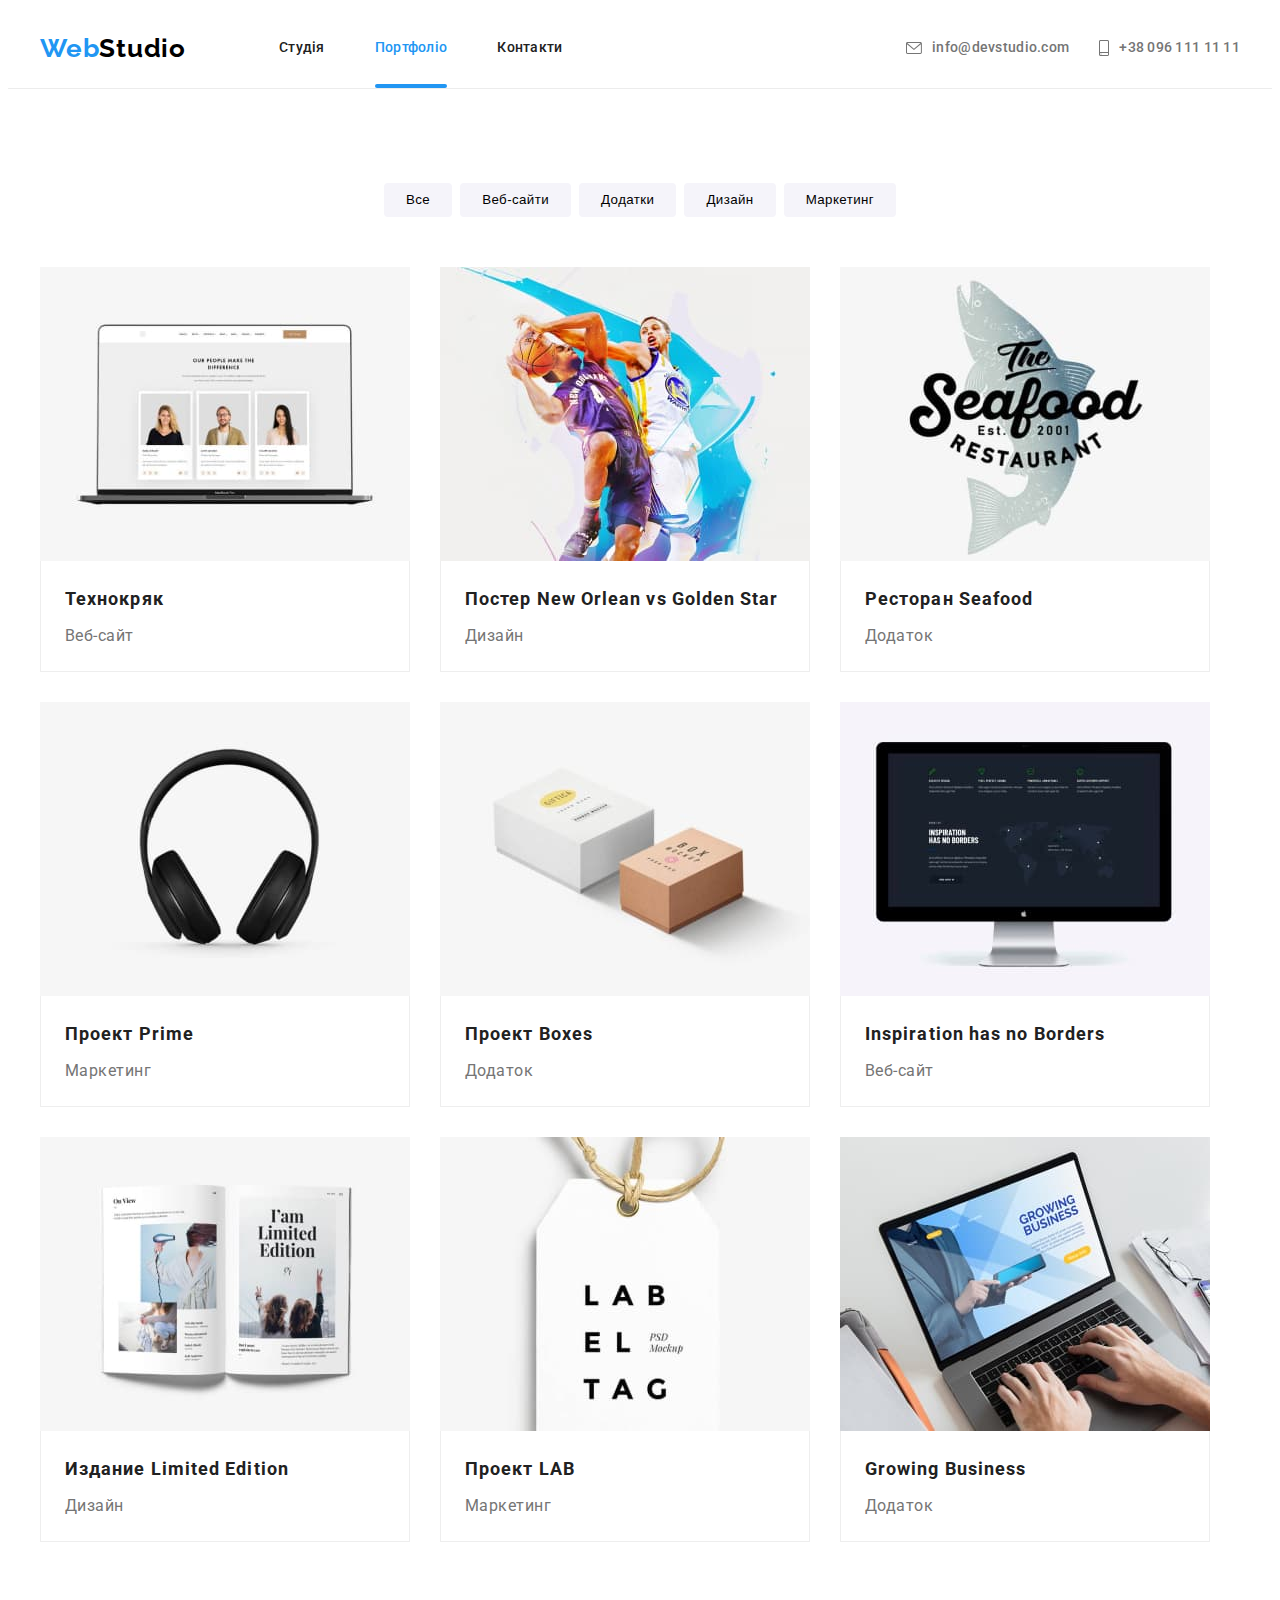
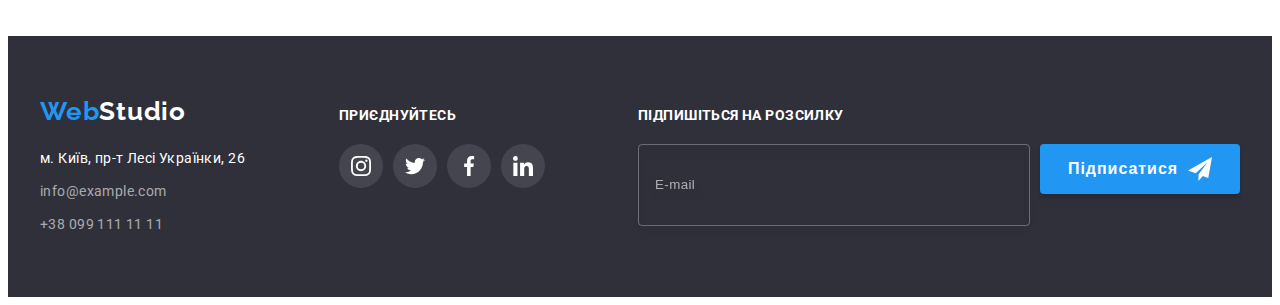
==== portfolio.html @ 9729ccb3 "Initial commit" ====
<!DOCTYPE html>
<html lang="uk">
  <head>
    <meta charset="UTF-8" />
    <meta http-equiv="X-UA-Compatible" content="IE=edge" />
    <meta name="viewport" content="width=device-width, initial-scale=1.0" />
    <title lang="en">Web Studio</title>
    <link rel="preconnect" href="https://fonts.googleapis.com" />
    <link rel="preconnect" href="https://fonts.gstatic.com" crossorigin />
    <link
      href="https://fonts.googleapis.com/css2?family=Raleway:wght@700&family=Roboto:wght@400;500;700;900&display=swap"
      rel="stylesheet"
    />
    <link
      rel="stylesheet"
      href="https://cdnjs.cloudflare.com/ajax/libs/modern-normalize/1.1.0/modern-normalize.min.css"
      integrity="sha512-wpPYUAdjBVSE4KJnH1VR1HeZfpl1ub8YT/NKx4PuQ5NmX2tKuGu6U/JRp5y+Y8XG2tV+wKQpNHVUX03MfMFn9Q=="
      crossorigin="anonymous"
      referrerpolicy="no-referrer"
    />
    <link rel="stylesheet" href="./css/styles.css" />
  </head>
  <body>
    <!-- Header -->
    <header class="header">
      <div class="container header-container">
        <a class="header-logo link" href="./index.html" lang="en"
          >Web<span class="logo-dark">Studio</span></a
        >
        <nav class="header-nav">
          <ul class="nav-list list">
            <li class="nav-item">
              <a class="nav-link link" href="./index.html">Студія</a>
            </li>
            <li class="nav-item">
              <a class="nav-link link current-page" href="./portfolio.html">Портфоліо</a>
            </li>
            <li class="nav-item"><a class="nav-link link" href="">Контакти</a></li>
          </ul>
        </nav>

        <ul class="contact-list list">
          <li class="contact-item">
            <a class="contact-link link" href="mailto:info@devstudio.com">
              <svg class="contact-icon" width="16" height="12">
                <use href="./images/icons.svg#e-mail"></use>
              </svg>
              <div class="header-mail-link">info@devstudio.com</div></a
            >
          </li>
          <li class="contact-item">
            <a class="contact-link link" href="tel:+380961111111">
              <svg class="contact-icon" width="10" height="16">
                <use href="./images/icons.svg#phone"></use>
              </svg>
              <div class="heder-tel-num">+38 096 111 11 11</div></a
            >
          </li>
        </ul>
      </div>
    </header>

    <main>
      <!-- Portfolio section -->
      <section class="portfolio-section section">
        <div class="container">
          <h1 class="visually-hidden">Портфоліо</h1>
          <ul class="radio-list list">
            <li class="radio-item">
              <button class="radio-btn" type="button">Все</button>
            </li>
            <li class="radio-item">
              <button class="radio-btn" type="button">Веб-сайти</button>
            </li>
            <li class="radio-item">
              <button class="radio-btn" type="button">Додатки</button>
            </li>
            <li class="radio-item">
              <button class="radio-btn" type="button">Дизайн</button>
            </li>
            <li class="radio-item">
              <button class="radio-btn" type="button">Маркетинг</button>
            </li>
          </ul>
          <ul class="project-list list grid-set">
            <li class="project-item grid-item">
              <a class="project-link link" href="">
                <div class="project-thumb">
                  <img
                    class="project-img"
                    src="./images/projects/tech-site.jpg"
                    alt="Ноутбук"
                    width="370"
                    height="294"
                  />
                  <div class="project-overlay">
                    <p class="project-overlay-txt">
                      Ресурс пропонує комплексні пропозиції з різним рівнем функціоналу та сервісів.
                      Все це дозволить відвідувачу отримати вичерпні відомості про компанію чи
                      приватну особу.
                    </p>
                  </div>
                </div>
                <div class="project-wrapper">
                  <h2 class="project-title">Технокряк</h2>
                  <p class="project-desc">Веб-сайт</p>
                </div>
              </a>
            </li>
            <li class="project-item grid-item">
              <a class="project-link link" href="">
                <div class="project-thumb">
                  <img
                    class="project-img"
                    src="./images/projects/new-orlean.jpg"
                    alt="Двоє спортсменів грають у баскетбол"
                    width="370"
                    height="294"
                  />
                  <div class="project-overlay">
                    <p class="project-overlay-txt">
                      Ресурс пропонує комплексні пропозиції з різним рівнем функціоналу та сервісів.
                      Все це дозволить відвідувачу отримати вичерпні відомості про компанію чи
                      приватну особу.
                    </p>
                  </div>
                </div>
                <div class="project-wrapper">
                  <h2 class="project-title">
                    Постер <span lang="en">New Orlean vs Golden Star</span>
                  </h2>
                  <p class="project-desc">Дизайн</p>
                </div>
              </a>
            </li>
            <li class="project-item grid-item">
              <a class="project-link link" href="">
                <div class="project-thumb">
                  <img
                    class="project-img"
                    src="./images/projects/seafood.jpg"
                    alt="Логотип ресторану Seafood"
                    width="370"
                    height="294"
                  />
                  <div class="project-overlay">
                    <p class="project-overlay-txt">
                      Ресурс пропонує комплексні пропозиції з різним рівнем функціоналу та сервісів.
                      Все це дозволить відвідувачу отримати вичерпні відомості про компанію чи
                      приватну особу.
                    </p>
                  </div>
                </div>
                <div class="project-wrapper">
                  <h2 class="project-title">Ресторан <span lang="en">Seafood</span></h2>
                  <p class="project-desc">Додаток</p>
                </div>
              </a>
            </li>
            <li class="project-item grid-item">
              <a class="project-link link" href="">
                <div class="project-thumb">
                  <img
                    class="project-img"
                    src="./images/projects/prime-project.jpg"
                    alt="Наушники"
                    width="370"
                    height="294"
                  />
                  <div class="project-overlay">
                    <p class="project-overlay-txt">
                      РРесурс пропонує комплексні пропозиції з різним рівнем функціоналу та
                      сервісів. Все це дозволить відвідувачу отримати вичерпні відомості про
                      компанію чи приватну особу.
                    </p>
                  </div>
                </div>
                <div class="project-wrapper">
                  <h2 class="project-title">Проект <span lang="en">Prime</span></h2>
                  <p class="project-desc">Маркетинг</p>
                </div>
              </a>
            </li>
            <li class="project-item grid-item">
              <a class="project-link link" href="">
                <div class="project-thumb">
                  <img
                    class="project-img"
                    src="./images/projects/boxes-project.jpg"
                    alt="Дві картонні коробки"
                    width="370"
                    height="294"
                  />
                  <div class="project-overlay">
                    <p class="project-overlay-txt">
                      Ресурс пропонує комплексні пропозиції з різним рівнем функціоналу та сервісів.
                      Все це дозволить відвідувачу отримати вичерпні відомості про компанію чи
                      приватну особу.
                    </p>
                  </div>
                </div>
                <div class="project-wrapper">
                  <h2 class="project-title">Проект <span lang="en">Boxes</span></h2>
                  <p class="project-desc">Додаток</p>
                </div>
              </a>
            </li>
            <li class="project-item grid-item">
              <a class="project-link link" href="">
                <div class="project-thumb">
                  <img
                    class="project-img"
                    src="./images/projects/inspiration-site.jpg"
                    alt="Вебсайт відкритий на моніторі"
                    width="370"
                    height="294"
                  />
                  <div class="project-overlay">
                    <p class="project-overlay-txt">
                      РРесурс пропонує комплексні пропозиції з різним рівнем функціоналу та
                      сервісів. Все це дозволить відвідувачу отримати вичерпні відомості про
                      компанію чи приватну особу.
                    </p>
                  </div>
                </div>
                <div class="project-wrapper">
                  <h2 class="project-title"><span lang="en">Inspiration has no Borders</span></h2>
                  <p class="project-desc">Веб-сайт</p>
                </div>
              </a>
            </li>
            <li class="project-item grid-item">
              <a class="project-link link" href="">
                <div class="project-thumb">
                  <img
                    class="project-img"
                    src="./images/projects/limited-edition.jpg"
                    alt="Сторінки журналу"
                    width="370"
                    height="294"
                  />
                  <div class="project-overlay">
                    <p class="project-overlay-txt">
                      Ресурс пропонує комплексні пропозиції з різним рівнем функціоналу та сервісів.
                      Все це дозволить відвідувачу отримати вичерпні відомості про компанію чи
                      приватну особу.
                    </p>
                  </div>
                </div>
                <div class="project-wrapper">
                  <h2 class="project-title">Издание <span lang="en">Limited Edition</span></h2>
                  <p class="project-desc">Дизайн</p>
                </div>
              </a>
            </li>
            <li class="project-item grid-item">
              <a class="project-link link" href="">
                <div class="project-thumb">
                  <img
                    class="project-img"
                    src="./images/projects/lab-project.jpg"
                    alt="Брендова картка"
                    width="370"
                    height="294"
                  />
                  <div class="project-overlay">
                    <p class="project-overlay-txt">
                      Ресурс пропонує комплексні пропозиції з різним рівнем функціоналу та сервісів.
                      Все це дозволить відвідувачу отримати вичерпні відомості про компанію чи
                      приватну особу.
                    </p>
                  </div>
                </div>
                <div class="project-wrapper">
                  <h2 class="project-title">Проект <span lang="en">LAB</span></h2>
                  <p class="project-desc">Маркетинг</p>
                </div>
              </a>
            </li>
            <li class="project-item grid-item">
              <a class="project-link link" href="">
                <div class="project-thumb">
                  <img
                    class="project-img"
                    src="./images/projects/growing-business.jpg"
                    alt="Чоловік працює за ноутбуком"
                    width="370"
                    height="294"
                  />
                  <div class="project-overlay">
                    <p class="project-overlay-txt">
                      Ресурс пропонує комплексні пропозиції з різним рівнем функціоналу та сервісів.
                      Все це дозволить відвідувачу отримати вичерпні відомості про компанію чи
                      приватну особу.
                    </p>
                  </div>
                </div>
                <div class="project-wrapper">
                  <h2 class="project-title"><span lang="en">Growing Business</span></h2>
                  <p class="project-desc">Додаток</p>
                </div>
              </a>
            </li>
          </ul>
        </div>
      </section>

      <!-- Footer -->
      <footer class="footer-section">
        <div class="container footer-container">
          <div class="footer-addr-wrap">
            <a class="footer-logo link" href="./index.html" lang="en"
              >Web<span class="logo-light">Studio</span></a
            >
            <address class="footer-addr">
              <a
                class="post-addr link"
                href="https://goo.gl/maps/QQ6AeRRJt7DKAPnQ9"
                target="_blank"
                rel="noopener noreferrer"
                >м. Київ, пр-т Лесі Українки, 26</a
              >
              <ul class="addr-list list">
                <li class="addr-item">
                  <a class="addr-link link" href="mailto:info@example.com">info@example.com</a>
                </li>
                <li class="addr-item">
                  <a class="addr-link link" href="tel:+380991111111">+38 099 111 11 11</a>
                </li>
              </ul>
            </address>
          </div>

          <div class="footer-join-wrap">
            <h2 class="join-title">Приєднуйтесь</h2>
            <ul class="socials-list list">
              <li class="socials-item">
                <a
                  class="socials-link company-socials link"
                  href="https://www.instagram.com/"
                  target="_blank"
                  rel="noopener noreferrer"
                  aria-label="Іконка Інстаграм"
                >
                  <svg class="socials-icon" width="20" height="20">
                    <use href="./images/icons.svg#instagram"></use>
                  </svg>
                </a>
              </li>
              <li class="socials-item">
                <a
                  class="socials-link company-socials link"
                  href="https://twitter.com/"
                  target="_blank"
                  rel="noopener noreferrer"
                  aria-label="Іконка Твіттер"
                >
                  <svg class="socials-icon" width="20" height="20">
                    <use href="./images/icons.svg#twitter"></use>
                  </svg>
                </a>
              </li>
              <li class="socials-item">
                <a
                  class="socials-link company-socials link"
                  href="https://www.facebook.com/"
                  target="_blank"
                  rel="noopener noreferrer"
                  aria-label="Іконка Фейсбук"
                >
                  <svg class="socials-icon" width="20" height="20">
                    <use href="./images/icons.svg#facebook"></use>
                  </svg>
                </a>
              </li>
              <li class="socials-item">
                <a
                  class="socials-link company-socials link"
                  href="https://www.linkedin.com/"
                  target="_blank"
                  rel="noopener noreferrer"
                  aria-label="Іконка Лінкедін"
                >
                  <svg class="socials-icon" width="20" height="20">
                    <use href="./images/icons.svg#linkedin"></use>
                  </svg>
                </a>
              </li>
            </ul>
          </div>

          <form class="form-subscribe" name="subscribe-form">
            <h2 class="form-subscribe-title">Підпишіться на розсилку</h2>
            <div class="subscribe-wrap">
              <label for="form-subscribe-input" class="form-subscribe-label"></label>
              <input
                class="form-subscribe-input"
                id="form-subscribe-input"
                type="email"
                name="subscribe-input"
                placeholder="E-mail"
                required
              />
              <button class="btn" type="submit">
                <span class="subscribe-btn-desc"> Підписатися</span>
                <svg class="form-subscribe-icon" width="24px" height="24px">
                  <use href="./images/icons.svg#plane-send"></use>
                </svg>
              </button>
            </div>
          </form>
        </div>
      </footer>
    </main>
  </body>
</html>
---- css/styles.css ----
:root {
    /* fonts */
    --main-font: 'Roboto', sans-serif;
    --socondary-font: 'Raleway', sans-serif;

    /* text colors */
    --main-txt-clr: #212121;
    --secondary-txt-clr: #757575;
    --accent-clr: #2196F3;
    --sec-acc-clr: #188CE8;
    --light-txt-clr: #fff;
    --dark-txt-clr: #000;
    --trans-txt-clr: rgba(255, 255, 255, 0.6);

    /* bg colors */
    --main-bg-clr: #fff;
    --sec-bg-clr: #F5F4FA;
    --dark-bg-clr: #2F303A;
    --hero-bg-clr: #C4C4C4;

    /* grid */
    --indent: 30px;
    --items: 3;

    /* icons */
    --main-icon-clr: #AFB1B8;

    /* animation */
    --animation: 250ms cubic-bezier(0.4, 0, 0.2, 1);
    --animation-slow: 500ms linear 100ms;
}

/** =====  Reset styles  =====  
======================================== */
h1,
h2,
h3,
h4,
h5,
h6,
p {
    padding: 0;
    margin: 0;
}

img {
    display: block;
    max-width: 100%;
    height: auto;
}

.list {
    list-style: none;
    margin: 0;
    padding: 0;
}

.link {
    text-decoration: none;
    color: currentColor;
}

/** =====  Common styles  =====  
======================================== */
body {
    font-family: var(--main-font);
    color: var(--main-txt-clr);
    background-color: var(--main-bg-clr);
}

.container {
    width: 1200px;
    margin-right: auto;
    margin-left: auto;
    padding-right: 15px;
    padding-left: 15px;
}

.section {
    padding-top: 94px;
    padding-bottom: 94px;
}

.current-page {
    color: var(--accent-clr);
}

.header-logo,
.footer-logo {
    font-family: var(--socondary-font);
    font-weight: 700;
    font-size: 26px;
    line-height: 1.19;
    letter-spacing: 0.03em;
    color: var(--accent-clr);
}

.section-title {
    margin-bottom: 50px;

    font-size: 36px;
    line-height: 1.17;
    letter-spacing: 0.03em;
    text-align: center;
}

.visually-hidden {
    position: absolute;
    width: 1px;
    height: 1px;
    margin: -1px;
    border: 0;
    padding: 0;

    white-space: nowrap;
    clip-path: inset(100%);
    clip: rect(0 0 0 0);
    overflow: hidden;
}

.btn {
    display: flex;
    justify-content: center;
    align-items: center;
    padding: 0;
    min-width: 200px;
    height: 50px;

    font-weight: 700;
    line-height: 1.88;
    letter-spacing: 0.06em;
    color: var(--light-txt-clr);
    background-color: var(--accent-clr);

    box-shadow: 0px 4px 4px rgba(0, 0, 0, 0.15);
    border-radius: 4px;
    border: none;
    cursor: pointer;

    transition: background-color var(--animation);
}

.btn:hover,
.btn:focus {
    background-color: var(--sec-acc-clr);
}

/* Dynamic grid */
.grid-set {
    display: flex;
    flex-wrap: wrap;
    gap: var(--indent);
}

.grid-item {
    flex-basis: calc((100% - var(--indent) * (var(--items) - 1)) / var(--items));
}

/* Socials */
.socials-list {
    display: flex;
    justify-content: center;
    gap: 10px;
    padding-bottom: 30px;
}

.socials-link {
    display: flex;
    justify-content: center;
    align-items: center;

    width: 44px;
    height: 44px;
    background-color: var(--main-bg-clr);
    color: var(--main-icon-clr);

    border-radius: 50%;

    transition: background-color var(--animation), color var(--animation);
}

.socials-link:hover,
.socials-link:focus {
    background-color: var(--accent-clr);
    color: var(--light-txt-clr);
}

.socials-icon {
    fill: currentColor;
}

/** =====  Header section  =====  
======================================== */
.header {
    border-bottom: 1px solid #ECECEC;
}

.header-container {
    display: flex;
    align-items: center;
}

.header-logo {
    margin-right: 93px;
}

.logo-dark {
    color: var(--dark-txt-clr);
}

.header-nav {
    margin-right: auto;
}

.nav-list {
    display: flex;
}

.nav-item {
    position: relative;
}

.nav-item:not(:last-child) {
    margin-right: 50px;
}

.current-page::after {
    content: '';
    position: absolute;
    bottom: 0;
    left: 0;

    display: block;
    width: 100%;
    height: 4px;

    background-color: var(--accent-clr);

    border-radius: 2px;
}

.nav-link,
.contact-link {
    display: block;
    padding-top: 32px;
    padding-bottom: 32px;

    font-weight: 500;
    font-size: 14px;
    line-height: 1.14;
    letter-spacing: 0.02em;

    transition: color var(--animation);
}

.nav-link:hover,
.nav-link:focus,
.contact-link:hover,
.contact-link:focus {
    color: var(--accent-clr);
}

.contact-list {
    display: flex;
    align-items: center;
}

.contact-item:not(:last-child) {
    margin-right: 30px;
}

.contact-link {
    display: flex;
    align-items: center;

    color: var(--secondary-txt-clr);
}

.contact-icon {
    margin-right: 10px;
    fill: currentColor;
}

/** =====  Hero section  =====  
======================================== */
.hero-section {
    max-width: 1600px;
    margin-right: auto;
    margin-left: auto;
    padding-top: 200px;
    padding-bottom: 200px;

    background-color: var(--hero-bg-clr);
    background-image: 
    linear-gradient(
        rgba(47, 48, 58, 0.4), 
        rgba(47, 48, 58, 0.4)),
        url(../images/hero/hero-bg.jpg);
    background-repeat: no-repeat;
    background-position: center;
    background-size: cover;
}

.hero-container {
    display: flex;
    flex-direction: column;
    align-items: center;
}

.main-title {
    width: 696px;
    margin-bottom: 30px;

    font-weight: 900;
    font-size: 44px;
    line-height: 1.36;
    letter-spacing: 0.06em;
    text-transform: uppercase;
    color: var(--light-txt-clr);
    text-align: center;
}

.hero-section .btn {
   min-width: 216px;
}

/** =====  Features section  =====  
======================================== */
.features-section {
    padding-bottom: 0;
}

.features-list {
    display: flex;
}

.features-item {
    flex-basis: 270px;
}

.features-item:not(:last-child) {
    margin-right: 30px;
}

.features-wrapper {
    display: flex;
    width: 270px;
    height: 120px;
    justify-content: center;
    align-items: center;
    margin-bottom: 30px;

    background-color: var(--sec-bg-clr);
}

.features-title {
    margin-bottom: 10px;

    font-size: 14px;
    line-height: 1.14;
    letter-spacing: 0.03em;
    text-transform: uppercase;
}

.features-desc {
    font-size: 14px;
    line-height: 1.71;
    letter-spacing: 0.03em;
    color: var(--secondary-txt-clr);
}

/** =====  Work section  =====  
======================================== */
.work-item {
    position: relative;

    flex-basis: 370px;
}

.work-overlay {
    position: absolute;
    bottom: 0;
    left: 0;

    display: flex;
    align-items: center;
    justify-content: center;
    width: 100%;
    height: 70px;
    padding: 5px;

    background-color: rgba(47, 48, 58, 0.8);
}

.work-overlay-txt {
    font-weight: 700;
    font-size: 14px;
    line-height: 1.14;
    text-align: center;
    letter-spacing: 0.03em;
    text-transform: uppercase;
    
    color: var(--light-txt-clr);
}

/** =====  Team section  =====  
======================================== */
.team-section {
    margin-right: auto;
    margin-left: auto;

    background-color: var(--sec-bg-clr);
}

.team-list {
    --items: 4;
}

.team-item {
    flex-basis: 270px;
    background-color: var(--main-bg-clr);

    box-shadow: 0px 1px 3px rgba(0, 0, 0, 0.12), 0px 1px 1px rgba(0, 0, 0, 0.14), 0px 2px 1px rgba(0, 0, 0, 0.2);
    border-radius: 0px 0px 4px 4px;
}

.team-wrapper {
        padding-top: 30px;
        padding-bottom: 16px;
        padding-left: 5px;
        padding-right: 5px;

        text-align: center;
}

.team-title {
    margin-bottom: 10px;

    font-weight: 500;
    font-size: 16px;
    line-height: 1.19;
    letter-spacing: 0.03em;
}

.team-desc {
    line-height: 1.19;
    letter-spacing: 0.03em;
    color: var(--secondary-txt-clr);
}

/** =====  Clients section  =====  
======================================== */
.clients-list {
    display: flex;
    gap: 30px;
}

.clients-link {
    display: flex;
    justify-content: center;
    align-items: center;

    width: 170px;
    height: 92px;
    color: var(--main-icon-clr);

    border: 1px solid var(--main-icon-clr);
    border-radius: 4px;

    transition: color var(--animation), border var(--animation);
}

.clients-link:hover,
.clients-link:focus {
    color: var(--accent-clr);
    border: 1px solid var(--accent-clr);
}

.clients-icon {
    fill: currentColor;
}

/** =====  Footer section  =====  
======================================== */
.footer-container {
    display: flex;
}

.footer-section {
    padding-top: 60px;
    padding-bottom: 60px;
    margin-right: auto;
    margin-left: auto;

    background-color: var(--dark-bg-clr);
}

.footer-addr-wrap {
    flex-basis: 231px;
    margin-right: 70px;
}

.footer-logo {
    display: block;
    margin-bottom: 20px;
}

.logo-light {
    color: var(--light-txt-clr);
}

.footer-addr {
    font-style: normal;
}

.post-addr {
    display: block;
    margin-bottom: 9px;

    font-size: 14px;
    line-height: 1.71;
    letter-spacing: 0.03em;
    color: var(--light-txt-clr);
}

.addr-item:not(:last-child) {
    margin-bottom: 9px;
}

.addr-link {
    font-size: 14px;
    line-height: 1.71;
    letter-spacing: 0.03em;
    color: var(--trans-txt-clr);

    transition: color var(--animation);
}

.addr-link:hover,
.addr-link:focus {
    color: var(--light-txt-clr);
}

.footer-join-wrap {
    margin-right: 93px;
    padding-top: 12px;
}

.join-title,
.form-subscribe-title {
    margin-bottom: 20px;

    font-weight: 700;
    font-size: 14px;
    line-height: 1.14;
    letter-spacing: 0.03em;
    text-transform: uppercase;
    color: var(--light-txt-clr);
}

.company-socials {
    background-color: rgba(255, 255, 255, 0.1);
    color: var(--main-bg-clr);
}

.socials-icon {
    fill: currentColor;
}

.form-subscribe {
    padding-top: 12px;
}

.subscribe-wrap {
    display: flex;
}

.form-subscribe-input {
    display: inline-block;
    width: 358px;
    height: 50px;
    margin-right: 10px;
    padding: 15px 16px;

    color: var(--light-txt-clr);
    background-color: transparent;
    border: 1px solid rgba(255, 255, 255, 0.3);
    filter: drop-shadow(0px 4px 4px rgba(0, 0, 0, 0.15));
    border-radius: 4px;
    outline: transparent;
}

.form-subscribe-input::placeholder {
    line-height: 1.25;
    letter-spacing: 0.03em;
    color: rgba(255, 255, 255, 0.6);
}

.form-subscribe .btn {
    position: relative;
}

.subscribe-btn-desc {
    position: absolute;
    top: 50%;
    left: 28px;
    transform: translateY(-50%);
    transform-origin: center;

    transition: left var(--animation-slow), transform var(--animation-slow);
}

@keyframes puls {
    0% {
        top: 50%;
        transform: translateY(-50%) scale(1);
    }
    50% {
        top: 50%;
        transform: translateY(-50%) scale(1.1);
    }
    100% {
        top: 50%;
        transform: translateY(-50%) scale(1);
    }
}

.form-subscribe-input:focus-visible + .btn > .subscribe-btn-desc,
.form-subscribe-input:not(:placeholder-shown) + .btn > .subscribe-btn-desc {
    left: calc(28px + 24px);

    animation: puls 50ms ease-in 600ms;
}

.form-subscribe-icon {
    position:absolute;
    top: 50%;
    right: 28px;
    transform: translateY(-50%);

    transition: transform var(--animation-slow), opacity var(--animation-slow);
}

.form-subscribe-input:focus-visible + .btn > .form-subscribe-icon,
.form-subscribe-input:not(:placeholder-shown) + .btn > .form-subscribe-icon {
    transform: translateX(50px) translateY(-45px) scale(0.3);
    
    opacity: 0;
}

.subscribe-btn-desc {
    margin-right: 10px;

    font-weight: 700;
    font-size: 16px;
    line-height: 1.88;
    letter-spacing: 0.06em;
    color: var(--light-txt-clr);
}

/** =====  Backdrop window  =====  
======================================== */
.backdrop {
    position: fixed;
    top: 0;
    left: 0;
    z-index: 10;

    width: 100%;
    height: 100%;

    background-color: rgba(0, 0, 0, 0.2);
    backdrop-filter: blur(2px);

    transition: opacity var(--animation), visibility var(--animation);
}

.backdrop.is-hidden {
    opacity: 0;
    visibility: hidden;
    pointer-events: none;
}

.modal {
    position: absolute;
    top: 50%;
    left: 50%;
    transform: translate(-50%, -50%) scale(1);

    width: 528px;
    height: 581px;

    background-color: var(--main-bg-clr);
    box-shadow: 0px 1px 3px rgba(0, 0, 0, 0.12), 0px 1px 1px rgba(0, 0, 0, 0.14), 0px 2px 1px rgba(0, 0, 0, 0.2);
    border-radius: 4px;

    opacity: 1;
    transition: transform var(--animation), opacity var(--animation);
}

.backdrop.is-hidden .modal {
    transform: translate(-50%, -50%) scale(0.3);
    opacity: 0;
}

.modal-btn {
    position: absolute;
    top: 8px;
    right: 8px;

    display: flex;
    align-items: center;
    justify-content: center;
    width: 30px;
    height: 30px;
    padding: 0;

    color: var(--accent-clr);
    background-color: var(--main-bg-clr);
    border: 1px solid rgba(0, 0, 0, 0.1);
    border-radius: 50%;
    cursor: pointer;

    transition: fill var(--animation);
}

.modal-btn:hover,
.modal-btn:focus {
    fill: currentColor;
}

/* Form */
.form-request {
    width: 100%;
    height: 100%;
    padding: 40px;

    text-align: center;
}

.form-request-title {
    display: block;
    margin-bottom: 12px;
    
    font-weight: 700;
    font-size: 20px;
    line-height: 1.15;
    letter-spacing: 0.03em;
}

.form-request-label {
    position: relative;

    display: flex;
    flex-direction: column;
    align-items: flex-start;
    margin-bottom: 10px;
}

.request-label-name {
    margin-bottom: 4px;

    font-size: 12px;
    line-height: 1,67;
    letter-spacing: 0.01em;
    color: var(--secondary-txt-clr);
}

.form-request-input {
    width: 448px;
    height: 40px;
    padding: 12px 42px;

    border: 1px solid rgba(33, 33, 33, 0.2);
    border-radius: 4px;
    outline: transparent;

    transition: border-color var(--animation);
}

.form-request-input:hover,
.form-request-input:hover + .form-request-icon {
    border-color: var(--accent-clr);
    fill: var(--accent-clr);
    cursor: pointer;
}

.form-request-input:focus,
.form-request-input:focus + .form-request-icon,
.form-request-input:not(:placeholder-shown),
.form-request-input:not(:placeholder-shown) + .form-request-icon {
    border-color: var(--accent-clr);
    fill: var(--accent-clr);
    cursor: auto;
}

.form-request-icon {
    fill: currentColor;
    transition: fill var(--animation);
}

.form-request-icon {
    position: absolute;
    bottom: 11px;
    left: 12px;
}

.form-request-label.comment {
    margin-bottom: 20px;
}

.form-request-input.comment {
    width: 448px;
    height: 120px;
    padding: 12px 16px;

    font-size: 12px;
    line-height: 1.67;
    letter-spacing: 0.01em;
    
    resize: none;
}

.form-request-input.comment::placeholder {
    color: rgba(117, 117, 117, 0.5);
}

.form-agreement-label {
    display: flex;
    justify-content: center;
    align-items: center;
    margin-bottom: 30px;
}

.form-agreement-icon {
    margin-right: 8px;
}

.icon-uncheck,
.icon-checked {
    opacity: 0;

    transition: opacity var(--animation);
}

.form-agreement-input:not(:checked) + .form-agreement-icon > .icon-uncheck {
    opacity: 1;
}

.form-agreement-input:checked + .form-agreement-icon > .icon-checked {
    opacity: 1;
}

.form-agreement-name,
.form-agreement-link {
    font-size: 14px;
    line-height: 1.71;
    letter-spacing: 0.03em;
    color: var(--secondary-txt-clr);
    user-select: none;
}

.form-agreement-link {
    color: var(--accent-clr);
    /* text-decoration: none;
    border-bottom: 1px solid var(--accent-clr); */
    text-underline-position: under;

    transition: color var(--animation), border-color var(--animation);
}

.form-agreement-link:hover,
.form-agreement-link:focus {
    color: var(--sec-acc-clr);
    border-color: var(--sec-acc-clr);
} 

.form-request .btn {
    display: inline-flex;
}

/** =====  Portfolio page  =====  
======================================== */
/** =====  Portfolio section  =====  
======================================== */
.radio-list {
    display: flex;
    margin-bottom: 50px;
    justify-content: center;
}

.radio-item:not(:last-child) {
    margin-right: 8px;
}

.radio-btn {
    padding: 6px 22px;

    font-weight: 500;
    line-height: 1.62;
    letter-spacing: 0.03em;
    background-color: var(--sec-bg-clr);

    border: 0;
    border-radius: 4px;
    cursor: pointer;

    transition: background-color var(--animation), color var(--animation), box-shadow var(--animation);
}

.radio-btn:hover,
.radio-btn:focus {
    color: var(--light-txt-clr);
    background-color: var(--accent-clr);

    box-shadow: 0px 3px 1px rgba(0, 0, 0, 0.1), 0px 1px 2px rgba(0, 0, 0, 0.08), 0px 2px 2px rgba(0, 0, 0, 0.12);
}

.project-item {
    flex-basis: 370px;
}

.project-link {
    display: block;

    transition: box-shadow var(--animation);
}

.project-link:hover,
.project-link:focus {
    box-shadow: 0px 1px 1px rgba(0, 0, 0, 0.12),
    0px 4px 4px rgba(0, 0, 0, 0.06),
    1px 4px 6px rgba(0, 0, 0, 0.16);
}

.project-link:hover .project-overlay,
.project-link:focus .project-overlay {
    transform: rotateY(0);
}

.project-thumb {
    position: relative;
    overflow: hidden;
}

.project-overlay {
    position: absolute;
    top: 0;
    left: 0;
    transform: translateY(101%);

    display: flex;
    align-items: center;
    justify-content: center;
    width: 100%;
    height: 100%;
    padding: 24px;    

    background-color: rgba(33, 150, 243, 0.9);

    transition: transform var(--animation);
}

.project-overlay-txt {
    font-size: 18px;
    line-height: 1.56;
    letter-spacing: 0.03em;

    color: var(--light-txt-clr);
}

.project-wrapper {
    padding: 20px 24px;

    border-right: 1px solid #EEEEEE;
    border-bottom: 1px solid #EEEEEE;
    border-left: 1px solid #EEEEEE;
}

.project-title {
    margin-bottom: 4px;

    font-size: 18px;
    line-height: 2;
    letter-spacing: 0.06em;
}

.project-desc {
    line-height: 1.88;
    letter-spacing: 0.03em;
    color: var(--secondary-txt-clr);
}
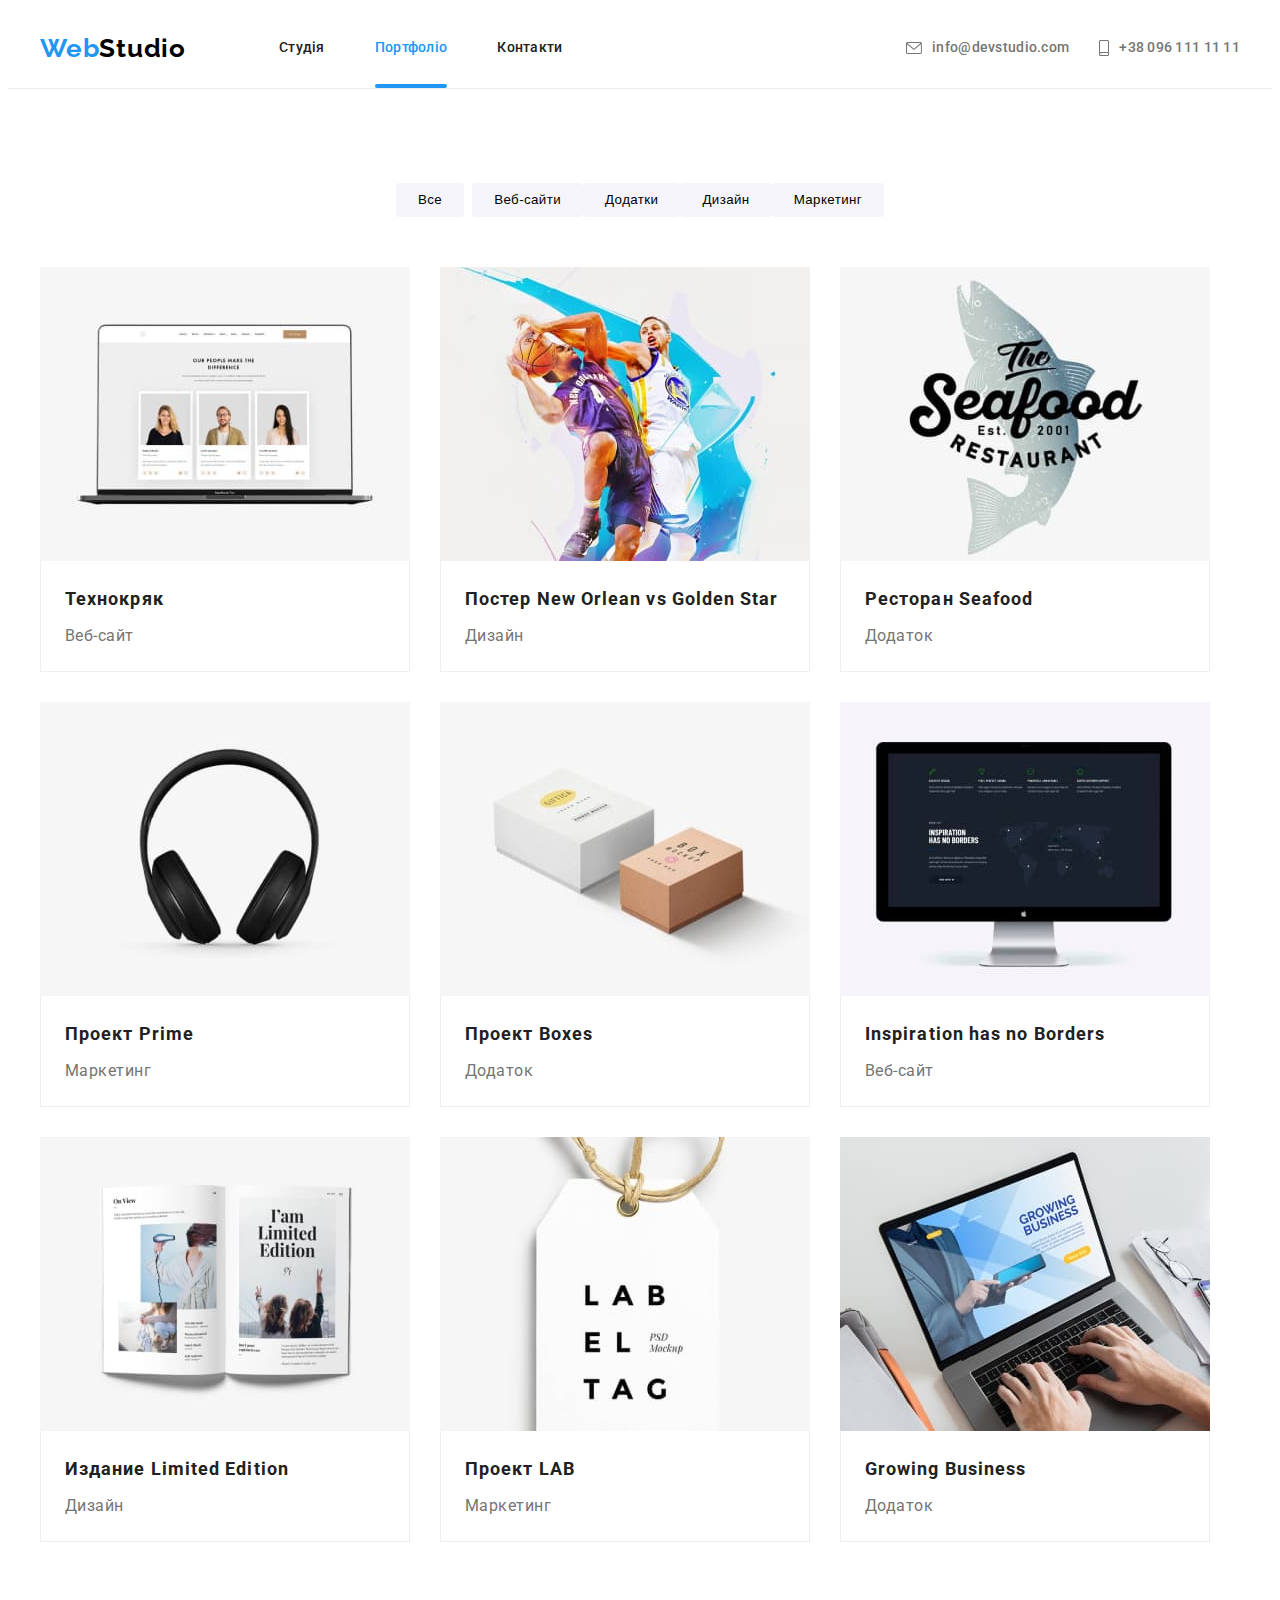
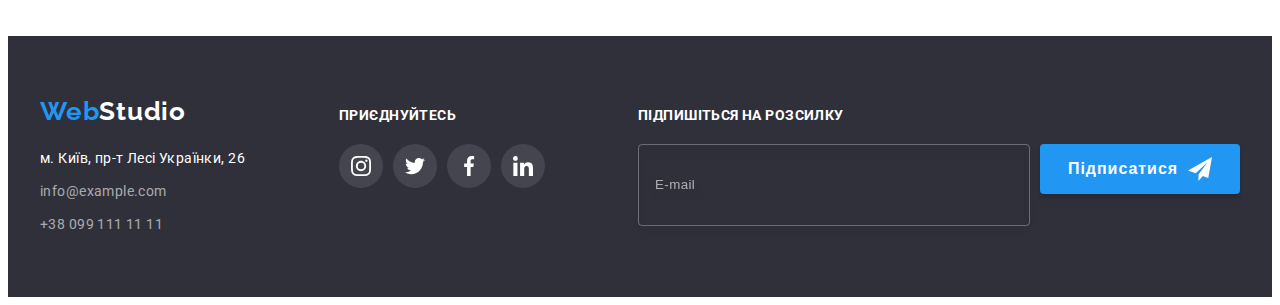
==== commit 1309b2c3: "Adds code refactoring by BEM method" ====
--- a/portfolio.html
+++ b/portfolio.html
@@ -23,37 +23,39 @@
   <body>
     <!-- Header -->
     <header class="header">
-      <div class="container header-container">
-        <a class="header-logo link" href="./index.html" lang="en"
-          >Web<span class="logo-dark">Studio</span></a
+      <div class="header__container container">
+        <a class="logo header__logo link" href="./index.html" lang="en"
+          >Web<span class="logo logo--dark-color">Studio</span></a
         >
-        <nav class="header-nav">
-          <ul class="nav-list list">
-            <li class="nav-item">
-              <a class="nav-link link" href="./index.html">Студія</a>
-            </li>
-            <li class="nav-item">
-              <a class="nav-link link current-page" href="./portfolio.html">Портфоліо</a>
-            </li>
-            <li class="nav-item"><a class="nav-link link" href="">Контакти</a></li>
+        <nav class="nav header__nav">
+          <ul class="nav__list list">
+            <li class="nav__item">
+              <a class="header-link link" href="./index.html">Студія</a>
+            </li>
+            <li class="nav__item">
+              <a class="header-link link header-link--current-page" href="./portfolio.html"
+                >Портфоліо</a
+              >
+            </li>
+            <li class="nav__item"><a class="header-link link" href="">Контакти</a></li>
           </ul>
         </nav>
 
-        <ul class="contact-list list">
-          <li class="contact-item">
-            <a class="contact-link link" href="mailto:info@devstudio.com">
-              <svg class="contact-icon" width="16" height="12">
+        <ul class="contacts header__contacts list">
+          <li class="contacts__item">
+            <a class="header-link contacts__link link" href="mailto:info@devstudio.com">
+              <svg class="contacs__icon" width="16" height="12">
                 <use href="./images/icons.svg#e-mail"></use>
               </svg>
-              <div class="header-mail-link">info@devstudio.com</div></a
+              info@devstudio.com</a
             >
           </li>
-          <li class="contact-item">
-            <a class="contact-link link" href="tel:+380961111111">
-              <svg class="contact-icon" width="10" height="16">
+          <li class="contacts__item">
+            <a class="header-link contacts__link link" href="tel:+380961111111">
+              <svg class="contacs__icon" width="10" height="16">
                 <use href="./images/icons.svg#phone"></use>
               </svg>
-              <div class="heder-tel-num">+38 096 111 11 11</div></a
+              +38 096 111 11 11</a
             >
           </li>
         </ul>
@@ -66,238 +68,242 @@
         <div class="container">
           <h1 class="visually-hidden">Портфоліо</h1>
           <ul class="radio-list list">
+            <li class="radio-list__item">
+              <button class="radio-list__btn" type="button">Все</button>
+            </li>
             <li class="radio-item">
-              <button class="radio-btn" type="button">Все</button>
+              <button class="radio-list__btn" type="button">Веб-сайти</button>
             </li>
             <li class="radio-item">
-              <button class="radio-btn" type="button">Веб-сайти</button>
+              <button class="radio-list__btn" type="button">Додатки</button>
             </li>
             <li class="radio-item">
-              <button class="radio-btn" type="button">Додатки</button>
+              <button class="radio-list__btn" type="button">Дизайн</button>
             </li>
             <li class="radio-item">
-              <button class="radio-btn" type="button">Дизайн</button>
-            </li>
-            <li class="radio-item">
-              <button class="radio-btn" type="button">Маркетинг</button>
+              <button class="radio-list__btn" type="button">Маркетинг</button>
             </li>
           </ul>
           <ul class="project-list list grid-set">
-            <li class="project-item grid-item">
-              <a class="project-link link" href="">
-                <div class="project-thumb">
-                  <img
-                    class="project-img"
+            <li class="project-list__item grid-item">
+              <a class="project-list__link link" href="">
+                <div class="project-thumb">
+                  <img
+                    class="project-thumb__img"
                     src="./images/projects/tech-site.jpg"
                     alt="Ноутбук"
                     width="370"
                     height="294"
                   />
-                  <div class="project-overlay">
-                    <p class="project-overlay-txt">
-                      Ресурс пропонує комплексні пропозиції з різним рівнем функціоналу та сервісів.
-                      Все це дозволить відвідувачу отримати вичерпні відомості про компанію чи
-                      приватну особу.
-                    </p>
-                  </div>
-                </div>
-                <div class="project-wrapper">
-                  <h2 class="project-title">Технокряк</h2>
-                  <p class="project-desc">Веб-сайт</p>
-                </div>
-              </a>
-            </li>
-            <li class="project-item grid-item">
-              <a class="project-link link" href="">
-                <div class="project-thumb">
-                  <img
-                    class="project-img"
+                  <div class="project-thumb__overlay">
+                    <p class="project-thumb-overlay-txt">
+                      Ресурс пропонує комплексні пропозиції з різним рівнем функціоналу та сервісів.
+                      Все це дозволить відвідувачу отримати вичерпні відомості про компанію чи
+                      приватну особу.
+                    </p>
+                  </div>
+                </div>
+                <div class="project-wrapper">
+                  <h2 class="project-wrapper__title">Технокряк</h2>
+                  <p class="project-wrapper__desc">Веб-сайт</p>
+                </div>
+              </a>
+            </li>
+            <li class="project-list__item grid-item">
+              <a class="project-list__link link" href="">
+                <div class="project-thumb">
+                  <img
+                    class="project-thumb__img"
                     src="./images/projects/new-orlean.jpg"
                     alt="Двоє спортсменів грають у баскетбол"
                     width="370"
                     height="294"
                   />
-                  <div class="project-overlay">
-                    <p class="project-overlay-txt">
-                      Ресурс пропонує комплексні пропозиції з різним рівнем функціоналу та сервісів.
-                      Все це дозволить відвідувачу отримати вичерпні відомості про компанію чи
-                      приватну особу.
-                    </p>
-                  </div>
-                </div>
-                <div class="project-wrapper">
-                  <h2 class="project-title">
+                  <div class="project-thumb__overlay">
+                    <p class="project-thumb-overlay-txt">
+                      Ресурс пропонує комплексні пропозиції з різним рівнем функціоналу та сервісів.
+                      Все це дозволить відвідувачу отримати вичерпні відомості про компанію чи
+                      приватну особу.
+                    </p>
+                  </div>
+                </div>
+                <div class="project-wrapper">
+                  <h2 class="project-wrapper__title">
                     Постер <span lang="en">New Orlean vs Golden Star</span>
                   </h2>
-                  <p class="project-desc">Дизайн</p>
-                </div>
-              </a>
-            </li>
-            <li class="project-item grid-item">
-              <a class="project-link link" href="">
-                <div class="project-thumb">
-                  <img
-                    class="project-img"
+                  <p class="project-wrapper__desc">Дизайн</p>
+                </div>
+              </a>
+            </li>
+            <li class="project-list__item grid-item">
+              <a class="project-list__link link" href="">
+                <div class="project-thumb">
+                  <img
+                    class="project-thumb__img"
                     src="./images/projects/seafood.jpg"
                     alt="Логотип ресторану Seafood"
                     width="370"
                     height="294"
                   />
-                  <div class="project-overlay">
-                    <p class="project-overlay-txt">
-                      Ресурс пропонує комплексні пропозиції з різним рівнем функціоналу та сервісів.
-                      Все це дозволить відвідувачу отримати вичерпні відомості про компанію чи
-                      приватну особу.
-                    </p>
-                  </div>
-                </div>
-                <div class="project-wrapper">
-                  <h2 class="project-title">Ресторан <span lang="en">Seafood</span></h2>
-                  <p class="project-desc">Додаток</p>
-                </div>
-              </a>
-            </li>
-            <li class="project-item grid-item">
-              <a class="project-link link" href="">
-                <div class="project-thumb">
-                  <img
-                    class="project-img"
+                  <div class="project-thumb__overlay">
+                    <p class="project-thumb-overlay-txt">
+                      Ресурс пропонує комплексні пропозиції з різним рівнем функціоналу та сервісів.
+                      Все це дозволить відвідувачу отримати вичерпні відомості про компанію чи
+                      приватну особу.
+                    </p>
+                  </div>
+                </div>
+                <div class="project-wrapper">
+                  <h2 class="project-wrapper__title">Ресторан <span lang="en">Seafood</span></h2>
+                  <p class="project-wrapper__desc">Додаток</p>
+                </div>
+              </a>
+            </li>
+            <li class="project-list__item grid-item">
+              <a class="project-list__link link" href="">
+                <div class="project-thumb">
+                  <img
+                    class="project-thumb__img"
                     src="./images/projects/prime-project.jpg"
                     alt="Наушники"
                     width="370"
                     height="294"
                   />
-                  <div class="project-overlay">
-                    <p class="project-overlay-txt">
-                      РРесурс пропонує комплексні пропозиції з різним рівнем функціоналу та
-                      сервісів. Все це дозволить відвідувачу отримати вичерпні відомості про
-                      компанію чи приватну особу.
-                    </p>
-                  </div>
-                </div>
-                <div class="project-wrapper">
-                  <h2 class="project-title">Проект <span lang="en">Prime</span></h2>
-                  <p class="project-desc">Маркетинг</p>
-                </div>
-              </a>
-            </li>
-            <li class="project-item grid-item">
-              <a class="project-link link" href="">
-                <div class="project-thumb">
-                  <img
-                    class="project-img"
+                  <div class="project-thumb__overlay">
+                    <p class="project-thumb-overlay-txt">
+                      Ресурс пропонує комплексні пропозиції з різним рівнем функціоналу та сервісів.
+                      Все це дозволить відвідувачу отримати вичерпні відомості про компанію чи
+                      приватну особу.
+                    </p>
+                  </div>
+                </div>
+                <div class="project-wrapper">
+                  <h2 class="project-wrapper__title">Проект <span lang="en">Prime</span></h2>
+                  <p class="project-wrapper__desc">Маркетинг</p>
+                </div>
+              </a>
+            </li>
+            <li class="project-list__item grid-item">
+              <a class="project-list__link link" href="">
+                <div class="project-thumb">
+                  <img
+                    class="project-thumb__img"
                     src="./images/projects/boxes-project.jpg"
                     alt="Дві картонні коробки"
                     width="370"
                     height="294"
                   />
-                  <div class="project-overlay">
-                    <p class="project-overlay-txt">
-                      Ресурс пропонує комплексні пропозиції з різним рівнем функціоналу та сервісів.
-                      Все це дозволить відвідувачу отримати вичерпні відомості про компанію чи
-                      приватну особу.
-                    </p>
-                  </div>
-                </div>
-                <div class="project-wrapper">
-                  <h2 class="project-title">Проект <span lang="en">Boxes</span></h2>
-                  <p class="project-desc">Додаток</p>
-                </div>
-              </a>
-            </li>
-            <li class="project-item grid-item">
-              <a class="project-link link" href="">
-                <div class="project-thumb">
-                  <img
-                    class="project-img"
+                  <div class="project-thumb__overlay">
+                    <p class="project-thumb-overlay-txt">
+                      Ресурс пропонує комплексні пропозиції з різним рівнем функціоналу та сервісів.
+                      Все це дозволить відвідувачу отримати вичерпні відомості про компанію чи
+                      приватну особу.
+                    </p>
+                  </div>
+                </div>
+                <div class="project-wrapper">
+                  <h2 class="project-wrapper__title">Проект <span lang="en">Boxes</span></h2>
+                  <p class="project-wrapper__desc">Додаток</p>
+                </div>
+              </a>
+            </li>
+            <li class="project-list__item grid-item">
+              <a class="project-list__link link" href="">
+                <div class="project-thumb">
+                  <img
+                    class="project-thumb__img"
                     src="./images/projects/inspiration-site.jpg"
                     alt="Вебсайт відкритий на моніторі"
                     width="370"
                     height="294"
                   />
-                  <div class="project-overlay">
-                    <p class="project-overlay-txt">
-                      РРесурс пропонує комплексні пропозиції з різним рівнем функціоналу та
-                      сервісів. Все це дозволить відвідувачу отримати вичерпні відомості про
-                      компанію чи приватну особу.
-                    </p>
-                  </div>
-                </div>
-                <div class="project-wrapper">
-                  <h2 class="project-title"><span lang="en">Inspiration has no Borders</span></h2>
-                  <p class="project-desc">Веб-сайт</p>
-                </div>
-              </a>
-            </li>
-            <li class="project-item grid-item">
-              <a class="project-link link" href="">
-                <div class="project-thumb">
-                  <img
-                    class="project-img"
+                  <div class="project-thumb__overlay">
+                    <p class="project-thumb-overlay-txt">
+                      Ресурс пропонує комплексні пропозиції з різним рівнем функціоналу та сервісів.
+                      Все це дозволить відвідувачу отримати вичерпні відомості про компанію чи
+                      приватну особу.
+                    </p>
+                  </div>
+                </div>
+                <div class="project-wrapper">
+                  <h2 class="project-wrapper__title">
+                    <span lang="en">Inspiration has no Borders</span>
+                  </h2>
+                  <p class="project-wrapper__desc">Веб-сайт</p>
+                </div>
+              </a>
+            </li>
+            <li class="project-list__item grid-item">
+              <a class="project-list__link link" href="">
+                <div class="project-thumb">
+                  <img
+                    class="project-thumb__img"
                     src="./images/projects/limited-edition.jpg"
                     alt="Сторінки журналу"
                     width="370"
                     height="294"
                   />
-                  <div class="project-overlay">
-                    <p class="project-overlay-txt">
-                      Ресурс пропонує комплексні пропозиції з різним рівнем функціоналу та сервісів.
-                      Все це дозволить відвідувачу отримати вичерпні відомості про компанію чи
-                      приватну особу.
-                    </p>
-                  </div>
-                </div>
-                <div class="project-wrapper">
-                  <h2 class="project-title">Издание <span lang="en">Limited Edition</span></h2>
-                  <p class="project-desc">Дизайн</p>
-                </div>
-              </a>
-            </li>
-            <li class="project-item grid-item">
-              <a class="project-link link" href="">
-                <div class="project-thumb">
-                  <img
-                    class="project-img"
+                  <div class="project-thumb__overlay">
+                    <p class="project-thumb-overlay-txt">
+                      Ресурс пропонує комплексні пропозиції з різним рівнем функціоналу та сервісів.
+                      Все це дозволить відвідувачу отримати вичерпні відомості про компанію чи
+                      приватну особу.
+                    </p>
+                  </div>
+                </div>
+                <div class="project-wrapper">
+                  <h2 class="project-wrapper__title">
+                    Издание <span lang="en">Limited Edition</span>
+                  </h2>
+                  <p class="project-wrapper__desc">Дизайн</p>
+                </div>
+              </a>
+            </li>
+            <li class="project-list__item grid-item">
+              <a class="project-list__link link" href="">
+                <div class="project-thumb">
+                  <img
+                    class="project-thumb__img"
                     src="./images/projects/lab-project.jpg"
                     alt="Брендова картка"
                     width="370"
                     height="294"
                   />
-                  <div class="project-overlay">
-                    <p class="project-overlay-txt">
-                      Ресурс пропонує комплексні пропозиції з різним рівнем функціоналу та сервісів.
-                      Все це дозволить відвідувачу отримати вичерпні відомості про компанію чи
-                      приватну особу.
-                    </p>
-                  </div>
-                </div>
-                <div class="project-wrapper">
-                  <h2 class="project-title">Проект <span lang="en">LAB</span></h2>
-                  <p class="project-desc">Маркетинг</p>
-                </div>
-              </a>
-            </li>
-            <li class="project-item grid-item">
-              <a class="project-link link" href="">
-                <div class="project-thumb">
-                  <img
-                    class="project-img"
+                  <div class="project-thumb__overlay">
+                    <p class="project-thumb-overlay-txt">
+                      Ресурс пропонує комплексні пропозиції з різним рівнем функціоналу та сервісів.
+                      Все це дозволить відвідувачу отримати вичерпні відомості про компанію чи
+                      приватну особу.
+                    </p>
+                  </div>
+                </div>
+                <div class="project-wrapper">
+                  <h2 class="project-wrapper__title">Проект <span lang="en">LAB</span></h2>
+                  <p class="project-wrapper__desc">Маркетинг</p>
+                </div>
+              </a>
+            </li>
+            <li class="project-list__item grid-item">
+              <a class="project-list__link link" href="">
+                <div class="project-thumb">
+                  <img
+                    class="project-thumb__img"
                     src="./images/projects/growing-business.jpg"
                     alt="Чоловік працює за ноутбуком"
                     width="370"
                     height="294"
                   />
-                  <div class="project-overlay">
-                    <p class="project-overlay-txt">
-                      Ресурс пропонує комплексні пропозиції з різним рівнем функціоналу та сервісів.
-                      Все це дозволить відвідувачу отримати вичерпні відомості про компанію чи
-                      приватну особу.
-                    </p>
-                  </div>
-                </div>
-                <div class="project-wrapper">
-                  <h2 class="project-title"><span lang="en">Growing Business</span></h2>
-                  <p class="project-desc">Додаток</p>
+                  <div class="project-thumb__overlay">
+                    <p class="project-thumb-overlay-txt">
+                      Ресурс пропонує комплексні пропозиції з різним рівнем функціоналу та сервісів.
+                      Все це дозволить відвідувачу отримати вичерпні відомості про компанію чи
+                      приватну особу.
+                    </p>
+                  </div>
+                </div>
+                <div class="project-wrapper">
+                  <h2 class="project-wrapper__title"><span lang="en">Growing Business</span></h2>
+                  <p class="project-wrapper__desc">Додаток</p>
                 </div>
               </a>
             </li>
@@ -306,82 +312,84 @@
       </section>
 
       <!-- Footer -->
-      <footer class="footer-section">
-        <div class="container footer-container">
-          <div class="footer-addr-wrap">
-            <a class="footer-logo link" href="./index.html" lang="en"
-              >Web<span class="logo-light">Studio</span></a
+      <footer class="footer">
+        <div class="container footer__container">
+          <div class="footer__addr-wrap">
+            <a class="footer__logo logo link" href="./index.html" lang="en"
+              >Web<span class="logo logo--light-color">Studio</span></a
             >
             <address class="footer-addr">
               <a
-                class="post-addr link"
+                class="footer-addr__post link"
                 href="https://goo.gl/maps/QQ6AeRRJt7DKAPnQ9"
                 target="_blank"
                 rel="noopener noreferrer"
                 >м. Київ, пр-т Лесі Українки, 26</a
               >
-              <ul class="addr-list list">
-                <li class="addr-item">
-                  <a class="addr-link link" href="mailto:info@example.com">info@example.com</a>
+              <ul class="footer-addr__list list">
+                <li class="footer-addr__item">
+                  <a class="footer-addr__link link" href="mailto:info@example.com"
+                    >info@example.com</a
+                  >
                 </li>
                 <li class="addr-item">
-                  <a class="addr-link link" href="tel:+380991111111">+38 099 111 11 11</a>
+                  <a class="footer-addr__link link" href="tel:+380991111111">+38 099 111 11 11</a>
                 </li>
               </ul>
             </address>
           </div>
 
-          <div class="footer-join-wrap">
-            <h2 class="join-title">Приєднуйтесь</h2>
+          <div class="footer__join-wrap">
+            <h2 class="footer-title">Приєднуйтесь</h2>
             <ul class="socials-list list">
-              <li class="socials-item">
+              <li class="socials-list__item">
                 <a
-                  class="socials-link company-socials link"
+                  class="socials-list__link socials-list__link--dark-color link"
                   href="https://www.instagram.com/"
                   target="_blank"
                   rel="noopener noreferrer"
                   aria-label="Іконка Інстаграм"
                 >
-                  <svg class="socials-icon" width="20" height="20">
+                  <svg class="socials-list__icon" width="20" height="20">
                     <use href="./images/icons.svg#instagram"></use>
                   </svg>
                 </a>
               </li>
-              <li class="socials-item">
+              <li class="socials-list__item">
                 <a
-                  class="socials-link company-socials link"
+                  class="socials-list__link socials-list__link--dark-color link"
                   href="https://twitter.com/"
                   target="_blank"
                   rel="noopener noreferrer"
                   aria-label="Іконка Твіттер"
                 >
-                  <svg class="socials-icon" width="20" height="20">
+                  <svg class="socials-list__icon" width="20" height="20">
                     <use href="./images/icons.svg#twitter"></use>
                   </svg>
                 </a>
               </li>
-              <li class="socials-item">
+              <li class="socials-list__item">
                 <a
-                  class="socials-link company-socials link"
+                  class="socials-list__link socials-list__link--dark-color link"
                   href="https://www.facebook.com/"
                   target="_blank"
                   rel="noopener noreferrer"
                   aria-label="Іконка Фейсбук"
                 >
-                  <svg class="socials-icon" width="20" height="20">
+                  <svg class="socials-list__icon" width="20" height="20">
                     <use href="./images/icons.svg#facebook"></use>
                   </svg>
                 </a>
               </li>
-              <li class="socials-item">
+              <li class="socials-list__item">
                 <a
-                  class="socials-link company-socials link"
+                  class="socials-list__link socials-list__link--dark-color link"
                   href="https://www.linkedin.com/"
                   target="_blank"
                   rel="noopener noreferrer"
                   aria-label="Іконка Лінкедін"
                 >
-                  <svg class="socials-icon" width="20" height="20">
+                  <svg class="socials-list__icon" width="20" height="20">
                     <use href="./images/icons.svg#linkedin"></use>
                   </svg>
                 </a>
@@ -389,21 +397,22 @@
             </ul>
           </div>
 
-          <form class="form-subscribe" name="subscribe-form">
-            <h2 class="form-subscribe-title">Підпишіться на розсилку</h2>
-            <div class="subscribe-wrap">
-              <label for="form-subscribe-input" class="form-subscribe-label"></label>
+          <!-- Subscribe-form -->
+          <form class="subscribe" name="subscribe-form">
+            <h2 class="footer-title">Підпишіться на розсилку</h2>
+            <div class="subscribe__wrap">
+              <label for="subscribe-input" class="subscribe__label"></label>
               <input
-                class="form-subscribe-input"
-                id="form-subscribe-input"
+                class="subscribe__input"
+                id="subscribe-input"
                 type="email"
                 name="subscribe-input"
                 placeholder="E-mail"
                 required
               />
-              <button class="btn" type="submit">
-                <span class="subscribe-btn-desc"> Підписатися</span>
-                <svg class="form-subscribe-icon" width="24px" height="24px">
+              <button class="subscribe__btn btn" type="submit">
+                <span class="subscribe__desc"> Підписатися</span>
+                <svg class="subscribe__icon" width="24px" height="24px">
                   <use href="./images/icons.svg#plane-send"></use>
                 </svg>
               </button>
--- a/css/styles.css
+++ b/css/styles.css
@@ -81,12 +81,7 @@
     padding-bottom: 94px;
 }
 
-.current-page {
-    color: var(--accent-clr);
-}
-
-.header-logo,
-.footer-logo {
+.logo {
     font-family: var(--socondary-font);
     font-weight: 700;
     font-size: 26px;
@@ -96,8 +91,6 @@
 }
 
 .section-title {
-    margin-bottom: 50px;
-
     font-size: 36px;
     line-height: 1.17;
     letter-spacing: 0.03em;
@@ -164,28 +157,25 @@
     padding-bottom: 30px;
 }
 
-.socials-link {
+.socials-list__link {
     display: flex;
     justify-content: center;
     align-items: center;
 
     width: 44px;
     height: 44px;
-    background-color: var(--main-bg-clr);
-    color: var(--main-icon-clr);
-
     border-radius: 50%;
 
     transition: background-color var(--animation), color var(--animation);
 }
 
-.socials-link:hover,
-.socials-link:focus {
+.socials-list__link:hover,
+.socials-list__link:focus {
     background-color: var(--accent-clr);
     color: var(--light-txt-clr);
 }
 
-.socials-icon {
+.socials-list__icon {
     fill: currentColor;
 }
 
@@ -195,36 +185,58 @@
     border-bottom: 1px solid #ECECEC;
 }
 
-.header-container {
-    display: flex;
-    align-items: center;
-}
-
-.header-logo {
+.header__container {
+    display: flex;
+    align-items: center;
+}
+
+.header__logo {
     margin-right: 93px;
 }
 
-.logo-dark {
+.logo--dark-color {
     color: var(--dark-txt-clr);
 }
 
-.header-nav {
+.header__nav {
     margin-right: auto;
 }
 
-.nav-list {
-    display: flex;
-}
-
-.nav-item {
+.nav__list {
+    display: flex;
+}
+
+.nav__item {
     position: relative;
 }
 
-.nav-item:not(:last-child) {
+.nav__item:not(:last-child) {
     margin-right: 50px;
 }
 
-.current-page::after {
+.header-link {
+    display: block;
+    padding-top: 32px;
+    padding-bottom: 32px;
+
+    font-weight: 500;
+    font-size: 14px;
+    line-height: 1.14;
+    letter-spacing: 0.02em;
+
+    transition: color var(--animation);
+}
+
+.header-link:hover,
+.header-link:focus {
+    color: var(--accent-clr);
+}
+
+.header-link--current-page {
+    color: var(--accent-clr);
+}
+
+.header-link--current-page::after {
     content: '';
     position: absolute;
     bottom: 0;
@@ -239,44 +251,30 @@
     border-radius: 2px;
 }
 
-.nav-link,
-.contact-link {
-    display: block;
-    padding-top: 32px;
-    padding-bottom: 32px;
-
-    font-weight: 500;
-    font-size: 14px;
-    line-height: 1.14;
-    letter-spacing: 0.02em;
+.contacts {
+    display: flex;
+    align-items: center;
+}
+
+.contacts__item:not(:last-child) {
+    margin-right: 30px;
+}
+
+.contacts__link {
+    display: flex;
+    align-items: center;
+
+    color: var(--secondary-txt-clr);
 
     transition: color var(--animation);
 }
 
-.nav-link:hover,
-.nav-link:focus,
-.contact-link:hover,
-.contact-link:focus {
+.contacts__link:hover,
+.contacts__link:focus {
     color: var(--accent-clr);
 }
 
-.contact-list {
-    display: flex;
-    align-items: center;
-}
-
-.contact-item:not(:last-child) {
-    margin-right: 30px;
-}
-
-.contact-link {
-    display: flex;
-    align-items: center;
-
-    color: var(--secondary-txt-clr);
-}
-
-.contact-icon {
+.contacs__icon {
     margin-right: 10px;
     fill: currentColor;
 }
@@ -291,23 +289,22 @@
     padding-bottom: 200px;
 
     background-color: var(--hero-bg-clr);
-    background-image: 
-    linear-gradient(
-        rgba(47, 48, 58, 0.4), 
-        rgba(47, 48, 58, 0.4)),
+    background-image:
+        linear-gradient(rgba(47, 48, 58, 0.4),
+            rgba(47, 48, 58, 0.4)),
         url(../images/hero/hero-bg.jpg);
     background-repeat: no-repeat;
     background-position: center;
     background-size: cover;
 }
 
-.hero-container {
+.hero-section__container {
     display: flex;
     flex-direction: column;
     align-items: center;
 }
 
-.main-title {
+.hero-section__title {
     width: 696px;
     margin-bottom: 30px;
 
@@ -320,8 +317,8 @@
     text-align: center;
 }
 
-.hero-section .btn {
-   min-width: 216px;
+.hero-section__btn {
+    min-width: 216px;
 }
 
 /** =====  Features section  =====  
@@ -334,15 +331,15 @@
     display: flex;
 }
 
-.features-item {
+.features-list__item {
     flex-basis: 270px;
 }
 
-.features-item:not(:last-child) {
+.features-list__item:not(:last-child) {
     margin-right: 30px;
 }
 
-.features-wrapper {
+.features-list__wrapper {
     display: flex;
     width: 270px;
     height: 120px;
@@ -353,7 +350,7 @@
     background-color: var(--sec-bg-clr);
 }
 
-.features-title {
+.features-list__title {
     margin-bottom: 10px;
 
     font-size: 14px;
@@ -362,7 +359,7 @@
     text-transform: uppercase;
 }
 
-.features-desc {
+.features-list__desc {
     font-size: 14px;
     line-height: 1.71;
     letter-spacing: 0.03em;
@@ -371,13 +368,17 @@
 
 /** =====  Work section  =====  
 ======================================== */
-.work-item {
+.work-section__title {
+    margin-bottom: 50px;
+}
+
+.work-list__item {
     position: relative;
 
     flex-basis: 370px;
 }
 
-.work-overlay {
+.work-list__overlay {
     position: absolute;
     bottom: 0;
     left: 0;
@@ -392,14 +393,13 @@
     background-color: rgba(47, 48, 58, 0.8);
 }
 
-.work-overlay-txt {
+.work-list__overlay-text {
     font-weight: 700;
     font-size: 14px;
     line-height: 1.14;
     text-align: center;
     letter-spacing: 0.03em;
     text-transform: uppercase;
-    
     color: var(--light-txt-clr);
 }
 
@@ -412,11 +412,15 @@
     background-color: var(--sec-bg-clr);
 }
 
+.team-section__title {
+    margin-bottom: 50px;
+}
+
 .team-list {
     --items: 4;
 }
 
-.team-item {
+.team-list__item {
     flex-basis: 270px;
     background-color: var(--main-bg-clr);
 
@@ -424,16 +428,16 @@
     border-radius: 0px 0px 4px 4px;
 }
 
-.team-wrapper {
-        padding-top: 30px;
-        padding-bottom: 16px;
-        padding-left: 5px;
-        padding-right: 5px;
-
-        text-align: center;
-}
-
-.team-title {
+.team-list__wrapper {
+    padding-top: 30px;
+    padding-bottom: 16px;
+    padding-left: 5px;
+    padding-right: 5px;
+
+    text-align: center;
+}
+
+.team-list__title {
     margin-bottom: 10px;
 
     font-weight: 500;
@@ -442,26 +446,35 @@
     letter-spacing: 0.03em;
 }
 
-.team-desc {
+.team-list__desc {
     line-height: 1.19;
     letter-spacing: 0.03em;
     color: var(--secondary-txt-clr);
 }
 
+.socials-list__link--light-color {
+    background-color: var(--main-bg-clr);
+    color: var(--main-icon-clr);
+}
+
 /** =====  Clients section  =====  
 ======================================== */
+.clients-section__title {
+    margin-bottom: 50px;
+}
+
 .clients-list {
     display: flex;
     gap: 30px;
 }
 
-.clients-link {
+.clients-list__link {
     display: flex;
     justify-content: center;
     align-items: center;
-
     width: 170px;
     height: 92px;
+
     color: var(--main-icon-clr);
 
     border: 1px solid var(--main-icon-clr);
@@ -470,23 +483,19 @@
     transition: color var(--animation), border var(--animation);
 }
 
-.clients-link:hover,
-.clients-link:focus {
+.clients-list__link:hover,
+.clients-list__link:focus {
     color: var(--accent-clr);
     border: 1px solid var(--accent-clr);
 }
 
-.clients-icon {
+.clients-list__icon {
     fill: currentColor;
 }
 
 /** =====  Footer section  =====  
 ======================================== */
-.footer-container {
-    display: flex;
-}
-
-.footer-section {
+.footer {
     padding-top: 60px;
     padding-bottom: 60px;
     margin-right: auto;
@@ -495,17 +504,21 @@
     background-color: var(--dark-bg-clr);
 }
 
-.footer-addr-wrap {
+.footer__container {
+    display: flex;
+}
+
+.footer__addr-wrap {
     flex-basis: 231px;
     margin-right: 70px;
 }
 
-.footer-logo {
+.footer__logo {
     display: block;
     margin-bottom: 20px;
 }
 
-.logo-light {
+.logo--light-color {
     color: var(--light-txt-clr);
 }
 
@@ -513,7 +526,7 @@
     font-style: normal;
 }
 
-.post-addr {
+.footer-addr__post {
     display: block;
     margin-bottom: 9px;
 
@@ -523,11 +536,11 @@
     color: var(--light-txt-clr);
 }
 
-.addr-item:not(:last-child) {
+.footer-addr__item:not(:last-child) {
     margin-bottom: 9px;
 }
 
-.addr-link {
+.footer-addr__link {
     font-size: 14px;
     line-height: 1.71;
     letter-spacing: 0.03em;
@@ -536,18 +549,17 @@
     transition: color var(--animation);
 }
 
-.addr-link:hover,
-.addr-link:focus {
-    color: var(--light-txt-clr);
-}
-
-.footer-join-wrap {
+.footer-addr__link:hover,
+.footer-addr__link:focus {
+    color: var(--light-txt-clr);
+}
+
+.footer__join-wrap {
     margin-right: 93px;
     padding-top: 12px;
 }
 
-.join-title,
-.form-subscribe-title {
+.footer-title {
     margin-bottom: 20px;
 
     font-weight: 700;
@@ -556,26 +568,24 @@
     letter-spacing: 0.03em;
     text-transform: uppercase;
     color: var(--light-txt-clr);
-}
-
-.company-socials {
+
+}
+
+.socials-list__link--dark-color {
     background-color: rgba(255, 255, 255, 0.1);
     color: var(--main-bg-clr);
 }
 
-.socials-icon {
-    fill: currentColor;
-}
-
-.form-subscribe {
+/* Subscribe-form */
+.subscribe {
     padding-top: 12px;
 }
 
-.subscribe-wrap {
-    display: flex;
-}
-
-.form-subscribe-input {
+.subscribe__wrap {
+    display: flex;
+}
+
+.subscribe__input {
     display: inline-block;
     width: 358px;
     height: 50px;
@@ -584,23 +594,24 @@
 
     color: var(--light-txt-clr);
     background-color: transparent;
+
     border: 1px solid rgba(255, 255, 255, 0.3);
+    border-radius: 4px;
     filter: drop-shadow(0px 4px 4px rgba(0, 0, 0, 0.15));
-    border-radius: 4px;
     outline: transparent;
 }
 
-.form-subscribe-input::placeholder {
+.subscribe__input::placeholder {
     line-height: 1.25;
     letter-spacing: 0.03em;
     color: rgba(255, 255, 255, 0.6);
 }
 
-.form-subscribe .btn {
+.subscribe__btn {
     position: relative;
 }
 
-.subscribe-btn-desc {
+.subscribe__desc {
     position: absolute;
     top: 50%;
     left: 28px;
@@ -615,25 +626,27 @@
         top: 50%;
         transform: translateY(-50%) scale(1);
     }
+
     50% {
         top: 50%;
         transform: translateY(-50%) scale(1.1);
     }
+
     100% {
         top: 50%;
         transform: translateY(-50%) scale(1);
     }
 }
 
-.form-subscribe-input:focus-visible + .btn > .subscribe-btn-desc,
-.form-subscribe-input:not(:placeholder-shown) + .btn > .subscribe-btn-desc {
+.subscribe__input:focus-visible+.btn>.subscribe__desc,
+.subscribe__input:not(:placeholder-shown)+.btn>.subscribe__desc {
     left: calc(28px + 24px);
 
     animation: puls 50ms ease-in 600ms;
 }
 
-.form-subscribe-icon {
-    position:absolute;
+.subscribe__icon {
+    position: absolute;
     top: 50%;
     right: 28px;
     transform: translateY(-50%);
@@ -641,14 +654,14 @@
     transition: transform var(--animation-slow), opacity var(--animation-slow);
 }
 
-.form-subscribe-input:focus-visible + .btn > .form-subscribe-icon,
-.form-subscribe-input:not(:placeholder-shown) + .btn > .form-subscribe-icon {
+.subscribe__input:focus-visible+.btn>.subscribe__icon,
+.subscribe__input:not(:placeholder-shown)+.btn>.subscribe__icon {
     transform: translateX(50px) translateY(-45px) scale(0.3);
-    
+
     opacity: 0;
 }
 
-.subscribe-btn-desc {
+.subscribe__desc {
     margin-right: 10px;
 
     font-weight: 700;
@@ -729,7 +742,7 @@
     fill: currentColor;
 }
 
-/* Form */
+/* Request-form */
 .form-request {
     width: 100%;
     height: 100%;
@@ -741,7 +754,7 @@
 .form-request-title {
     display: block;
     margin-bottom: 12px;
-    
+
     font-weight: 700;
     font-size: 20px;
     line-height: 1.15;
@@ -761,7 +774,7 @@
     margin-bottom: 4px;
 
     font-size: 12px;
-    line-height: 1,67;
+    line-height: 1, 67;
     letter-spacing: 0.01em;
     color: var(--secondary-txt-clr);
 }
@@ -779,16 +792,16 @@
 }
 
 .form-request-input:hover,
-.form-request-input:hover + .form-request-icon {
+.form-request-input:hover+.form-request-icon {
     border-color: var(--accent-clr);
     fill: var(--accent-clr);
     cursor: pointer;
 }
 
 .form-request-input:focus,
-.form-request-input:focus + .form-request-icon,
+.form-request-input:focus+.form-request-icon,
 .form-request-input:not(:placeholder-shown),
-.form-request-input:not(:placeholder-shown) + .form-request-icon {
+.form-request-input:not(:placeholder-shown)+.form-request-icon {
     border-color: var(--accent-clr);
     fill: var(--accent-clr);
     cursor: auto;
@@ -817,7 +830,7 @@
     font-size: 12px;
     line-height: 1.67;
     letter-spacing: 0.01em;
-    
+
     resize: none;
 }
 
@@ -843,11 +856,11 @@
     transition: opacity var(--animation);
 }
 
-.form-agreement-input:not(:checked) + .form-agreement-icon > .icon-uncheck {
+.form-agreement-input:not(:checked)+.form-agreement-icon>.icon-uncheck {
     opacity: 1;
 }
 
-.form-agreement-input:checked + .form-agreement-icon > .icon-checked {
+.form-agreement-input:checked+.form-agreement-icon>.icon-checked {
     opacity: 1;
 }
 
@@ -873,7 +886,7 @@
 .form-agreement-link:focus {
     color: var(--sec-acc-clr);
     border-color: var(--sec-acc-clr);
-} 
+}
 
 .form-request .btn {
     display: inline-flex;
@@ -889,11 +902,11 @@
     justify-content: center;
 }
 
-.radio-item:not(:last-child) {
+.radio-list__item:not(:last-child) {
     margin-right: 8px;
 }
 
-.radio-btn {
+.radio-list__btn {
     padding: 6px 22px;
 
     font-weight: 500;
@@ -908,33 +921,33 @@
     transition: background-color var(--animation), color var(--animation), box-shadow var(--animation);
 }
 
-.radio-btn:hover,
-.radio-btn:focus {
+.radio-list__btn:hover,
+.radio-list__btn:focus {
     color: var(--light-txt-clr);
     background-color: var(--accent-clr);
 
     box-shadow: 0px 3px 1px rgba(0, 0, 0, 0.1), 0px 1px 2px rgba(0, 0, 0, 0.08), 0px 2px 2px rgba(0, 0, 0, 0.12);
 }
 
-.project-item {
+.project-list__item {
     flex-basis: 370px;
 }
 
-.project-link {
+.project-list__link {
     display: block;
 
     transition: box-shadow var(--animation);
 }
 
-.project-link:hover,
-.project-link:focus {
+.project-list__link:hover,
+.project-list__link:focus {
     box-shadow: 0px 1px 1px rgba(0, 0, 0, 0.12),
-    0px 4px 4px rgba(0, 0, 0, 0.06),
-    1px 4px 6px rgba(0, 0, 0, 0.16);
-}
-
-.project-link:hover .project-overlay,
-.project-link:focus .project-overlay {
+        0px 4px 4px rgba(0, 0, 0, 0.06),
+        1px 4px 6px rgba(0, 0, 0, 0.16);
+}
+
+.project-list__link:hover .project-thumb__overlay,
+.project-list__link:focus .project-thumb__overlay {
     transform: rotateY(0);
 }
 
@@ -943,7 +956,7 @@
     overflow: hidden;
 }
 
-.project-overlay {
+.project-thumb__overlay {
     position: absolute;
     top: 0;
     left: 0;
@@ -954,14 +967,14 @@
     justify-content: center;
     width: 100%;
     height: 100%;
-    padding: 24px;    
+    padding: 24px;
 
     background-color: rgba(33, 150, 243, 0.9);
 
     transition: transform var(--animation);
 }
 
-.project-overlay-txt {
+.project-thumb-overlay-txt {
     font-size: 18px;
     line-height: 1.56;
     letter-spacing: 0.03em;
@@ -977,7 +990,7 @@
     border-left: 1px solid #EEEEEE;
 }
 
-.project-title {
+.project-wrapper__title {
     margin-bottom: 4px;
 
     font-size: 18px;
@@ -985,10 +998,8 @@
     letter-spacing: 0.06em;
 }
 
-.project-desc {
+.project-wrapper__desc {
     line-height: 1.88;
     letter-spacing: 0.03em;
     color: var(--secondary-txt-clr);
-}
-
-
+}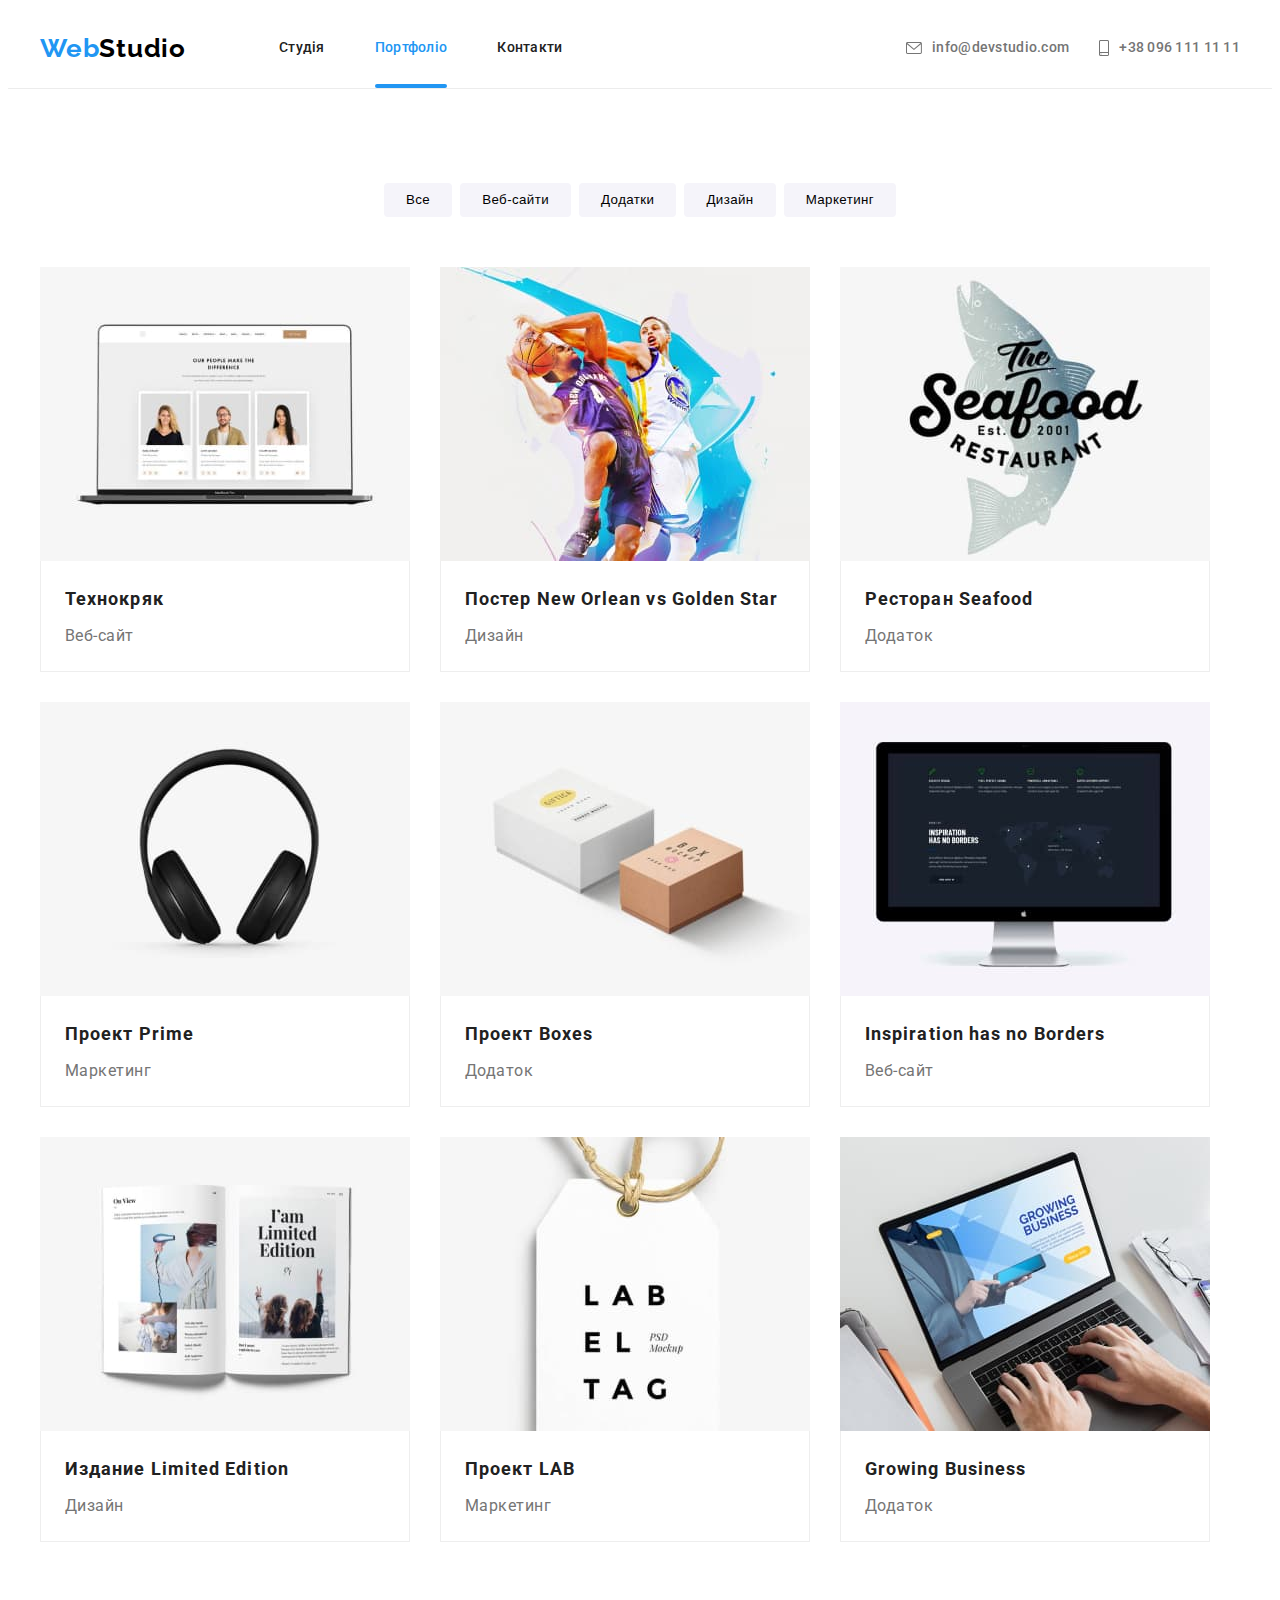
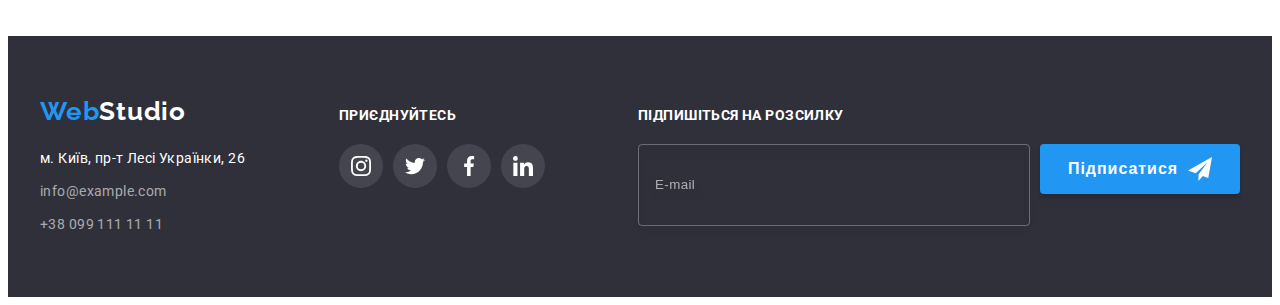
==== commit 40701d1b: "Fix class names in radio-list" ====
--- a/portfolio.html
+++ b/portfolio.html
@@ -18,7 +18,7 @@
       crossorigin="anonymous"
       referrerpolicy="no-referrer"
     />
-    <link rel="stylesheet" href="./css/styles.css" />
+    <link rel="stylesheet" href="./css/main.min.css" />
   </head>
   <body>
     <!-- Header -->
@@ -27,32 +27,32 @@
         <a class="logo header__logo link" href="./index.html" lang="en"
           >Web<span class="logo logo--dark-color">Studio</span></a
         >
-        <nav class="nav header__nav">
+        <nav class="nav">
           <ul class="nav__list list">
             <li class="nav__item">
-              <a class="header-link link" href="./index.html">Студія</a>
+              <a class="nav__link link" href="./index.html">Студія</a>
             </li>
             <li class="nav__item">
-              <a class="header-link link header-link--current-page" href="./portfolio.html"
+              <a class="nav__link link nav__link--current-page" href="./portfolio.html"
                 >Портфоліо</a
               >
             </li>
-            <li class="nav__item"><a class="header-link link" href="">Контакти</a></li>
+            <li class="nav__item"><a class="nav__link link" href="">Контакти</a></li>
           </ul>
         </nav>
 
         <ul class="contacts header__contacts list">
           <li class="contacts__item">
-            <a class="header-link contacts__link link" href="mailto:info@devstudio.com">
-              <svg class="contacs__icon" width="16" height="12">
+            <a class="contacts__link link" href="mailto:info@devstudio.com">
+              <svg class="contacts__icon" width="16" height="12">
                 <use href="./images/icons.svg#e-mail"></use>
               </svg>
               info@devstudio.com</a
             >
           </li>
           <li class="contacts__item">
-            <a class="header-link contacts__link link" href="tel:+380961111111">
-              <svg class="contacs__icon" width="10" height="16">
+            <a class="contacts__link link" href="tel:+380961111111">
+              <svg class="contacts__icon" width="10" height="16">
                 <use href="./images/icons.svg#phone"></use>
               </svg>
               +38 096 111 11 11</a
@@ -71,16 +71,16 @@
             <li class="radio-list__item">
               <button class="radio-list__btn" type="button">Все</button>
             </li>
-            <li class="radio-item">
+            <li class="radio-list__item">
               <button class="radio-list__btn" type="button">Веб-сайти</button>
             </li>
-            <li class="radio-item">
+            <li class="radio-list__item">
               <button class="radio-list__btn" type="button">Додатки</button>
             </li>
-            <li class="radio-item">
+            <li class="radio-list__item">
               <button class="radio-list__btn" type="button">Дизайн</button>
             </li>
-            <li class="radio-item">
+            <li class="radio-list__item">
               <button class="radio-list__btn" type="button">Маркетинг</button>
             </li>
           </ul>
@@ -96,7 +96,7 @@
                     height="294"
                   />
                   <div class="project-thumb__overlay">
-                    <p class="project-thumb-overlay-txt">
+                    <p class="project-thumb__overlay-txt">
                       Ресурс пропонує комплексні пропозиції з різним рівнем функціоналу та сервісів.
                       Все це дозволить відвідувачу отримати вичерпні відомості про компанію чи
                       приватну особу.
@@ -120,7 +120,7 @@
                     height="294"
                   />
                   <div class="project-thumb__overlay">
-                    <p class="project-thumb-overlay-txt">
+                    <p class="project-thumb__overlay-txt">
                       Ресурс пропонує комплексні пропозиції з різним рівнем функціоналу та сервісів.
                       Все це дозволить відвідувачу отримати вичерпні відомості про компанію чи
                       приватну особу.
@@ -146,7 +146,7 @@
                     height="294"
                   />
                   <div class="project-thumb__overlay">
-                    <p class="project-thumb-overlay-txt">
+                    <p class="project-thumb__overlay-txt">
                       Ресурс пропонує комплексні пропозиції з різним рівнем функціоналу та сервісів.
                       Все це дозволить відвідувачу отримати вичерпні відомості про компанію чи
                       приватну особу.
@@ -170,7 +170,7 @@
                     height="294"
                   />
                   <div class="project-thumb__overlay">
-                    <p class="project-thumb-overlay-txt">
+                    <p class="project-thumb__overlay-txt">
                       Ресурс пропонує комплексні пропозиції з різним рівнем функціоналу та сервісів.
                       Все це дозволить відвідувачу отримати вичерпні відомості про компанію чи
                       приватну особу.
@@ -194,7 +194,7 @@
                     height="294"
                   />
                   <div class="project-thumb__overlay">
-                    <p class="project-thumb-overlay-txt">
+                    <p class="project-thumb__overlay-txt">
                       Ресурс пропонує комплексні пропозиції з різним рівнем функціоналу та сервісів.
                       Все це дозволить відвідувачу отримати вичерпні відомості про компанію чи
                       приватну особу.
@@ -218,7 +218,7 @@
                     height="294"
                   />
                   <div class="project-thumb__overlay">
-                    <p class="project-thumb-overlay-txt">
+                    <p class="project-thumb__overlay-txt">
                       Ресурс пропонує комплексні пропозиції з різним рівнем функціоналу та сервісів.
                       Все це дозволить відвідувачу отримати вичерпні відомості про компанію чи
                       приватну особу.
@@ -244,7 +244,7 @@
                     height="294"
                   />
                   <div class="project-thumb__overlay">
-                    <p class="project-thumb-overlay-txt">
+                    <p class="project-thumb__overlay-txt">
                       Ресурс пропонує комплексні пропозиції з різним рівнем функціоналу та сервісів.
                       Все це дозволить відвідувачу отримати вичерпні відомості про компанію чи
                       приватну особу.
@@ -270,7 +270,7 @@
                     height="294"
                   />
                   <div class="project-thumb__overlay">
-                    <p class="project-thumb-overlay-txt">
+                    <p class="project-thumb__overlay-txt">
                       Ресурс пропонує комплексні пропозиції з різним рівнем функціоналу та сервісів.
                       Все це дозволить відвідувачу отримати вичерпні відомості про компанію чи
                       приватну особу.
@@ -294,7 +294,7 @@
                     height="294"
                   />
                   <div class="project-thumb__overlay">
-                    <p class="project-thumb-overlay-txt">
+                    <p class="project-thumb__overlay-txt">
                       Ресурс пропонує комплексні пропозиції з різним рівнем функціоналу та сервісів.
                       Все це дозволить відвідувачу отримати вичерпні відомості про компанію чи
                       приватну особу.
--- a/css/main.min.css
+++ b/css/main.min.css
@@ -0,0 +1 @@
+:root{--main-font: "Roboto", sans-serif;--socondary-font: "Raleway", sans-serif;--main-txt-clr: #212121;--secondary-txt-clr: #757575;--accent-clr: #2196F3;--sec-acc-clr: #188CE8;--light-txt-clr: #fff;--dark-txt-clr: #000;--trans-txt-clr: rgba(255, 255, 255, 0.6);--main-bg-clr: #fff;--sec-bg-clr: #F5F4FA;--dark-bg-clr: #2F303A;--hero-bg-clr: #C4C4C4;--indent: 30px;--items: 3;--main-icon-clr: #AFB1B8;--animation: 250ms cubic-bezier(0.4, 0, 0.2, 1);--animation-slow: 500ms linear 100ms}.visually-hidden{position:absolute;width:1px;height:1px;margin:-1px;border:0;padding:0;white-space:nowrap;-webkit-clip-path:inset(100%);clip-path:inset(100%);clip:rect(0 0 0 0);overflow:hidden}@-webkit-keyframes puls{0%{top:50%;-webkit-transform:translateY(-50%) scale(1);transform:translateY(-50%) scale(1)}50%{top:50%;-webkit-transform:translateY(-50%) scale(1.1);transform:translateY(-50%) scale(1.1)}100%{top:50%;-webkit-transform:translateY(-50%) scale(1);transform:translateY(-50%) scale(1)}}@keyframes puls{0%{top:50%;-webkit-transform:translateY(-50%) scale(1);transform:translateY(-50%) scale(1)}50%{top:50%;-webkit-transform:translateY(-50%) scale(1.1);transform:translateY(-50%) scale(1.1)}100%{top:50%;-webkit-transform:translateY(-50%) scale(1);transform:translateY(-50%) scale(1)}}body{font-family:var(--main-font);color:var(--main-txt-clr);background-color:var(--main-bg-clr)}h1,h2,h3,h4,h5,h6,p{padding:0;margin:0}img{display:block;max-width:100%;height:auto}.list{list-style:none;margin:0;padding:0}.link{text-decoration:none;color:currentColor}.btn{display:-webkit-box;display:-ms-flexbox;display:flex;-webkit-box-pack:center;-ms-flex-pack:center;justify-content:center;-webkit-box-align:center;-ms-flex-align:center;align-items:center;padding:0;min-width:200px;height:50px;font-weight:700;line-height:1.88;letter-spacing:.06em;color:var(--light-txt-clr);background-color:var(--accent-clr);-webkit-box-shadow:0px 4px 4px rgba(0,0,0,.15);box-shadow:0px 4px 4px rgba(0,0,0,.15);border-radius:4px;border:none;cursor:pointer;-webkit-transition:background-color var(--animation);transition:background-color var(--animation)}.btn:hover,.btn:focus{background-color:var(--sec-acc-clr)}.modal__btn{position:absolute;top:8px;right:8px;display:-webkit-box;display:-ms-flexbox;display:flex;-webkit-box-align:center;-ms-flex-align:center;align-items:center;-webkit-box-pack:center;-ms-flex-pack:center;justify-content:center;width:30px;height:30px;padding:0;color:var(--accent-clr);background-color:var(--main-bg-clr);border:1px solid rgba(0,0,0,.1);border-radius:50%;cursor:pointer;-webkit-transition:fill var(--animation);transition:fill var(--animation)}.modal__btn:hover,.modal__btn:focus{fill:currentColor}.radio-list__btn{padding:6px 22px;font-weight:500;line-height:1.62;letter-spacing:.03em;background-color:var(--sec-bg-clr);border:0;border-radius:4px;cursor:pointer;-webkit-transition:background-color var(--animation),color var(--animation),-webkit-box-shadow var(--animation);transition:background-color var(--animation),color var(--animation),-webkit-box-shadow var(--animation);transition:background-color var(--animation),color var(--animation),box-shadow var(--animation);transition:background-color var(--animation),color var(--animation),box-shadow var(--animation),-webkit-box-shadow var(--animation)}.radio-list__btn:hover,.radio-list__btn:focus{color:var(--light-txt-clr);background-color:var(--accent-clr);-webkit-box-shadow:0px 3px 1px rgba(0,0,0,.1),0px 1px 2px rgba(0,0,0,.08),0px 2px 2px rgba(0,0,0,.12);box-shadow:0px 3px 1px rgba(0,0,0,.1),0px 1px 2px rgba(0,0,0,.08),0px 2px 2px rgba(0,0,0,.12)}.grid-set{display:-webkit-box;display:-ms-flexbox;display:flex;-ms-flex-wrap:wrap;flex-wrap:wrap;gap:var(--indent)}.grid-item{-ms-flex-preferred-size:calc((100% - var(--indent)*(var(--items) - 1))/var(--items));flex-basis:calc((100% - var(--indent)*(var(--items) - 1))/var(--items))}.section{padding-top:94px;padding-bottom:94px}.container{width:1200px;margin-right:auto;margin-left:auto;padding-right:15px;padding-left:15px}.section-title{font-size:36px;line-height:1.17;letter-spacing:.03em;text-align:center}.hero-section__title{width:696px;margin-bottom:30px;font-weight:900;font-size:44px;line-height:1.36;letter-spacing:.06em;text-transform:uppercase;color:var(--light-txt-clr);text-align:center}.features-list__title{margin-bottom:10px;font-size:14px;line-height:1.14;letter-spacing:.03em;text-transform:uppercase}.team-list__title{margin-bottom:10px;font-weight:500;font-size:16px;line-height:1.19;letter-spacing:.03em}.footer-title{margin-bottom:20px;font-weight:700;font-size:14px;line-height:1.14;letter-spacing:.03em;text-transform:uppercase;color:var(--light-txt-clr)}.request__title{display:block;margin-bottom:12px;font-weight:700;font-size:20px;line-height:1.15;letter-spacing:.03em}.project-wrapper__title{margin-bottom:4px;font-size:18px;line-height:2;letter-spacing:.06em}.socials-list{display:-webkit-box;display:-ms-flexbox;display:flex;-webkit-box-pack:center;-ms-flex-pack:center;justify-content:center;gap:10px;padding-bottom:30px}.socials-list__link{display:-webkit-box;display:-ms-flexbox;display:flex;-webkit-box-pack:center;-ms-flex-pack:center;justify-content:center;-webkit-box-align:center;-ms-flex-align:center;align-items:center;width:44px;height:44px;border-radius:50%;-webkit-transition:background-color var(--animation),color var(--animation);transition:background-color var(--animation),color var(--animation)}.socials-list__link:hover,.socials-list__link:focus{background-color:var(--accent-clr);color:var(--light-txt-clr)}.socials-list__link--light-color{background-color:var(--main-bg-clr);color:var(--main-icon-clr)}.socials-list__link--dark-color{background-color:rgba(255,255,255,.1);color:var(--main-bg-clr)}.socials-list__icon{fill:currentColor}.logo{font-family:var(--socondary-font);font-weight:700;font-size:26px;line-height:1.19;letter-spacing:.03em;color:var(--accent-clr)}.logo--dark-color{color:var(--dark-txt-clr)}.logo--light-color{color:var(--light-txt-clr)}.header{border-bottom:1px solid #ececec}.header__container{display:-webkit-box;display:-ms-flexbox;display:flex;-webkit-box-align:center;-ms-flex-align:center;align-items:center}.header__logo{margin-right:93px}.contacts{display:-webkit-box;display:-ms-flexbox;display:flex;-webkit-box-align:center;-ms-flex-align:center;align-items:center}.contacts__item:not(:last-child){margin-right:30px}.contacts__link{display:-webkit-box;display:-ms-flexbox;display:flex;-webkit-box-align:center;-ms-flex-align:center;align-items:center;padding-top:32px;padding-bottom:32px;font-weight:500;font-size:14px;line-height:1.14;letter-spacing:.02em;color:var(--secondary-txt-clr);-webkit-transition:color var(--animation);transition:color var(--animation)}.contacts__link:hover,.contacts__link:focus{color:var(--accent-clr)}.contacts__icon{margin-right:10px;fill:currentColor}.nav{margin-right:auto}.nav__list{display:-webkit-box;display:-ms-flexbox;display:flex}.nav__item{position:relative}.nav__item:not(:last-child){margin-right:50px}.nav__link{display:block;padding-top:32px;padding-bottom:32px;font-weight:500;font-size:14px;line-height:1.14;letter-spacing:.02em;-webkit-transition:color var(--animation);transition:color var(--animation)}.nav__link:hover,.nav__link:focus{color:var(--accent-clr)}.nav__link--current-page{color:var(--accent-clr)}.nav__link--current-page::after{content:"";position:absolute;bottom:0;left:0;display:block;width:100%;height:4px;background-color:var(--accent-clr);border-radius:2px}.hero-section{max-width:1600px;margin-right:auto;margin-left:auto;padding-top:200px;padding-bottom:200px;background-color:var(--hero-bg-clr);background-image:-webkit-gradient(linear, left top, left bottom, from(rgba(47, 48, 58, 0.4)), to(rgba(47, 48, 58, 0.4))),url(../images/hero/hero-bg.jpg);background-image:linear-gradient(rgba(47, 48, 58, 0.4), rgba(47, 48, 58, 0.4)),url(../images/hero/hero-bg.jpg);background-repeat:no-repeat;background-position:center;background-size:cover}.hero-section__container{display:-webkit-box;display:-ms-flexbox;display:flex;-webkit-box-orient:vertical;-webkit-box-direction:normal;-ms-flex-direction:column;flex-direction:column;-webkit-box-align:center;-ms-flex-align:center;align-items:center}.hero-section__btn{min-width:216px}.features-section{padding-bottom:0}.features-list{display:-webkit-box;display:-ms-flexbox;display:flex}.features-list__item{-ms-flex-preferred-size:270px;flex-basis:270px}.features-list__item:not(:last-child){margin-right:30px}.features-list__wrapper{display:-webkit-box;display:-ms-flexbox;display:flex;width:270px;height:120px;-webkit-box-pack:center;-ms-flex-pack:center;justify-content:center;-webkit-box-align:center;-ms-flex-align:center;align-items:center;margin-bottom:30px;background-color:var(--sec-bg-clr)}.features-list__desc{font-size:14px;line-height:1.71;letter-spacing:.03em;color:var(--secondary-txt-clr)}.work-section__title{margin-bottom:50px}.work-list__item{position:relative;-ms-flex-preferred-size:370px;flex-basis:370px}.work-list__overlay{position:absolute;bottom:0;left:0;display:-webkit-box;display:-ms-flexbox;display:flex;-webkit-box-align:center;-ms-flex-align:center;align-items:center;-webkit-box-pack:center;-ms-flex-pack:center;justify-content:center;width:100%;height:70px;padding:5px;background-color:rgba(47,48,58,.8)}.work-list__overlay-text{font-weight:700;font-size:14px;line-height:1.14;text-align:center;letter-spacing:.03em;text-transform:uppercase;color:var(--light-txt-clr)}.team-section{margin-right:auto;margin-left:auto;background-color:var(--sec-bg-clr)}.team-section__title{margin-bottom:50px}.team-list{--items: 4}.team-list__item{-ms-flex-preferred-size:270px;flex-basis:270px;background-color:var(--main-bg-clr);-webkit-box-shadow:0px 1px 3px rgba(0,0,0,.12),0px 1px 1px rgba(0,0,0,.14),0px 2px 1px rgba(0,0,0,.2);box-shadow:0px 1px 3px rgba(0,0,0,.12),0px 1px 1px rgba(0,0,0,.14),0px 2px 1px rgba(0,0,0,.2);border-radius:0px 0px 4px 4px}.team-list__wrapper{padding-top:30px;padding-bottom:16px;padding-left:5px;padding-right:5px;text-align:center}.team-list__desc{line-height:1.19;letter-spacing:.03em;color:var(--secondary-txt-clr)}.clients-section__title{margin-bottom:50px}.clients-list{display:-webkit-box;display:-ms-flexbox;display:flex;gap:30px}.clients-list__link{display:-webkit-box;display:-ms-flexbox;display:flex;-webkit-box-pack:center;-ms-flex-pack:center;justify-content:center;-webkit-box-align:center;-ms-flex-align:center;align-items:center;width:170px;height:92px;color:var(--main-icon-clr);border:1px solid var(--main-icon-clr);border-radius:4px;-webkit-transition:color var(--animation),border var(--animation);transition:color var(--animation),border var(--animation)}.clients-list__link:hover,.clients-list__link:focus{color:var(--accent-clr);border:1px solid var(--accent-clr)}.clients-list__icon{fill:currentColor}.footer{padding-top:60px;padding-bottom:60px;margin-right:auto;margin-left:auto;background-color:var(--dark-bg-clr)}.footer__container{display:-webkit-box;display:-ms-flexbox;display:flex}.footer__addr-wrap{-ms-flex-preferred-size:231px;flex-basis:231px;margin-right:70px}.footer__join-wrap{margin-right:93px;padding-top:12px}.footer__logo{display:block;margin-bottom:20px}.footer-addr{font-style:normal}.footer-addr__post{display:block;margin-bottom:9px;font-size:14px;line-height:1.71;letter-spacing:.03em;color:var(--light-txt-clr)}.footer-addr__item:not(:last-child){margin-bottom:9px}.footer-addr__link{font-size:14px;line-height:1.71;letter-spacing:.03em;color:var(--trans-txt-clr);-webkit-transition:color var(--animation);transition:color var(--animation)}.footer-addr__link:hover,.footer-addr__link:focus{color:var(--light-txt-clr)}.subscribe{padding-top:12px}.subscribe__wrap{display:-webkit-box;display:-ms-flexbox;display:flex}.subscribe__input{display:inline-block;width:358px;height:50px;margin-right:10px;padding:15px 16px;color:var(--light-txt-clr);background-color:rgba(0,0,0,0);border:1px solid rgba(255,255,255,.3);border-radius:4px;-webkit-filter:drop-shadow(0px 4px 4px rgba(0, 0, 0, 0.15));filter:drop-shadow(0px 4px 4px rgba(0, 0, 0, 0.15));outline:rgba(0,0,0,0)}.subscribe__input::-webkit-input-placeholder{line-height:1.25;letter-spacing:.03em;color:rgba(255,255,255,.6)}.subscribe__input::-moz-placeholder{line-height:1.25;letter-spacing:.03em;color:rgba(255,255,255,.6)}.subscribe__input:-ms-input-placeholder{line-height:1.25;letter-spacing:.03em;color:rgba(255,255,255,.6)}.subscribe__input::-ms-input-placeholder{line-height:1.25;letter-spacing:.03em;color:rgba(255,255,255,.6)}.subscribe__input::placeholder{line-height:1.25;letter-spacing:.03em;color:rgba(255,255,255,.6)}.subscribe__btn{position:relative}.subscribe__desc{position:absolute;top:50%;left:28px;-webkit-transform:translateY(-50%);transform:translateY(-50%);-webkit-transform-origin:center;transform-origin:center;-webkit-transition:left var(--animation-slow),-webkit-transform var(--animation-slow);transition:left var(--animation-slow),-webkit-transform var(--animation-slow);transition:left var(--animation-slow),transform var(--animation-slow);transition:left var(--animation-slow),transform var(--animation-slow),-webkit-transform var(--animation-slow)}.subscribe__input:not(:-moz-placeholder-shown)+.btn>.subscribe__desc{left:52px;animation:puls 50ms ease-in 600ms}.subscribe__input:not(:-ms-input-placeholder)+.btn>.subscribe__desc{left:52px;animation:puls 50ms ease-in 600ms}.subscribe__input:focus-visible+.btn>.subscribe__desc,.subscribe__input:not(:placeholder-shown)+.btn>.subscribe__desc{left:52px;-webkit-animation:puls 50ms ease-in 600ms;animation:puls 50ms ease-in 600ms}.subscribe__icon{position:absolute;top:50%;right:28px;-webkit-transform:translateY(-50%);transform:translateY(-50%);-webkit-transition:opacity var(--animation-slow),-webkit-transform var(--animation-slow);transition:opacity var(--animation-slow),-webkit-transform var(--animation-slow);transition:transform var(--animation-slow),opacity var(--animation-slow);transition:transform var(--animation-slow),opacity var(--animation-slow),-webkit-transform var(--animation-slow)}.subscribe__input:not(:-moz-placeholder-shown)+.btn>.subscribe__icon{transform:translateX(50px) translateY(-45px) scale(0.3);opacity:0}.subscribe__input:not(:-ms-input-placeholder)+.btn>.subscribe__icon{transform:translateX(50px) translateY(-45px) scale(0.3);opacity:0}.subscribe__input:focus-visible+.btn>.subscribe__icon,.subscribe__input:not(:placeholder-shown)+.btn>.subscribe__icon{-webkit-transform:translateX(50px) translateY(-45px) scale(0.3);transform:translateX(50px) translateY(-45px) scale(0.3);opacity:0}.subscribe__desc{margin-right:10px;font-weight:700;font-size:16px;line-height:1.88;letter-spacing:.06em;color:var(--light-txt-clr)}.request{width:100%;height:100%;padding:40px;text-align:center}.request__label{position:relative;display:-webkit-box;display:-ms-flexbox;display:flex;-webkit-box-orient:vertical;-webkit-box-direction:normal;-ms-flex-direction:column;flex-direction:column;-webkit-box-align:start;-ms-flex-align:start;align-items:flex-start;margin-bottom:10px}.request__label-name{margin-bottom:4px;font-size:12px;line-height:1,67;letter-spacing:.01em;color:var(--secondary-txt-clr)}.request__input{width:448px;height:40px;padding:12px 42px;border:1px solid rgba(33,33,33,.2);border-radius:4px;outline:rgba(0,0,0,0);-webkit-transition:border-color var(--animation);transition:border-color var(--animation)}.request__input:hover,.request__input:hover+.request__icon{border-color:var(--accent-clr);fill:var(--accent-clr);cursor:pointer}.request__input:not(:-moz-placeholder-shown), .request__input:not(:-moz-placeholder-shown)+.request__icon{border-color:var(--accent-clr);fill:var(--accent-clr);cursor:auto}.request__input:not(:-ms-input-placeholder), .request__input:not(:-ms-input-placeholder)+.request__icon{border-color:var(--accent-clr);fill:var(--accent-clr);cursor:auto}.request__input:focus,.request__input:focus+.request__icon,.request__input:not(:placeholder-shown),.request__input:not(:placeholder-shown)+.request__icon{border-color:var(--accent-clr);fill:var(--accent-clr);cursor:auto}.request__icon{position:absolute;bottom:11px;left:12px;fill:currentColor;-webkit-transition:fill var(--animation);transition:fill var(--animation)}.request__label--indent{margin-bottom:20px}.request__input--comment{width:448px;height:120px;padding:12px 16px;font-size:12px;line-height:1.67;letter-spacing:.01em;resize:none}.request__input--comment::-webkit-input-placeholder{color:rgba(117,117,117,.5)}.request__input--comment::-moz-placeholder{color:rgba(117,117,117,.5)}.request__input--comment:-ms-input-placeholder{color:rgba(117,117,117,.5)}.request__input--comment::-ms-input-placeholder{color:rgba(117,117,117,.5)}.request__input--comment::placeholder{color:rgba(117,117,117,.5)}.request__btn{display:-webkit-inline-box;display:-ms-inline-flexbox;display:inline-flex}.agreement-checkbox{display:-webkit-box;display:-ms-flexbox;display:flex;-webkit-box-pack:center;-ms-flex-pack:center;justify-content:center;-webkit-box-align:center;-ms-flex-align:center;align-items:center;margin-bottom:30px}.agreement-checkbox__icon{margin-right:8px}.agreement-checkbox__icon--uncheck,.agreement-checkbox__icon--checked{opacity:0;-webkit-transition:opacity var(--animation);transition:opacity var(--animation)}.agreement-checkbox__input:not(:checked)+.agreement-checkbox__icon>.agreement-checkbox__icon--uncheck{opacity:1}.agreement-checkbox__input:checked+.agreement-checkbox__icon>.agreement-checkbox__icon--checked{opacity:1}.agreement-checkbox__text,.agreement-checkbox__link{font-size:14px;line-height:1.71;letter-spacing:.03em;color:var(--secondary-txt-clr);-webkit-user-select:none;-moz-user-select:none;-ms-user-select:none;user-select:none}.agreement-checkbox__link{color:var(--accent-clr);text-underline-position:under;-webkit-transition:color var(--animation),border-color var(--animation);transition:color var(--animation),border-color var(--animation)}.agreement-checkbox__link:hover,.agreement-checkbox__link:focus{color:var(--sec-acc-clr);border-color:var(--sec-acc-clr)}.backdrop{position:fixed;top:0;left:0;z-index:10;width:100%;height:100%;background-color:rgba(0,0,0,.2);-webkit-backdrop-filter:blur(2px);backdrop-filter:blur(2px);-webkit-transition:opacity var(--animation),visibility var(--animation);transition:opacity var(--animation),visibility var(--animation)}.backdrop--is-hidden{opacity:0;visibility:hidden;pointer-events:none}.modal{position:absolute;top:50%;left:50%;-webkit-transform:translate(-50%, -50%) scale(1);transform:translate(-50%, -50%) scale(1);width:528px;height:581px;background-color:var(--main-bg-clr);-webkit-box-shadow:0px 1px 3px rgba(0,0,0,.12),0px 1px 1px rgba(0,0,0,.14),0px 2px 1px rgba(0,0,0,.2);box-shadow:0px 1px 3px rgba(0,0,0,.12),0px 1px 1px rgba(0,0,0,.14),0px 2px 1px rgba(0,0,0,.2);border-radius:4px;opacity:1;-webkit-transition:opacity var(--animation),-webkit-transform var(--animation);transition:opacity var(--animation),-webkit-transform var(--animation);transition:transform var(--animation),opacity var(--animation);transition:transform var(--animation),opacity var(--animation),-webkit-transform var(--animation)}.backdrop--is-hidden .modal{-webkit-transform:translate(-50%, -50%) scale(0.3);transform:translate(-50%, -50%) scale(0.3);opacity:0}.radio-list{display:-webkit-box;display:-ms-flexbox;display:flex;margin-bottom:50px;-webkit-box-pack:center;-ms-flex-pack:center;justify-content:center}.radio-list__item:not(:last-child){margin-right:8px}.project-list__item{-ms-flex-preferred-size:370px;flex-basis:370px}.project-list__link{display:block;-webkit-transition:-webkit-box-shadow var(--animation);transition:-webkit-box-shadow var(--animation);transition:box-shadow var(--animation);transition:box-shadow var(--animation), -webkit-box-shadow var(--animation)}.project-list__link:hover,.project-list__link:focus{-webkit-box-shadow:0px 1px 1px rgba(0,0,0,.12),0px 4px 4px rgba(0,0,0,.06),1px 4px 6px rgba(0,0,0,.16);box-shadow:0px 1px 1px rgba(0,0,0,.12),0px 4px 4px rgba(0,0,0,.06),1px 4px 6px rgba(0,0,0,.16)}.project-list__link:hover .project-thumb__overlay,.project-list__link:focus .project-thumb__overlay{-webkit-transform:rotateY(0);transform:rotateY(0)}.project-thumb{position:relative;overflow:hidden}.project-thumb__overlay{position:absolute;top:0;left:0;-webkit-transform:translateY(101%);transform:translateY(101%);display:-webkit-box;display:-ms-flexbox;display:flex;-webkit-box-align:center;-ms-flex-align:center;align-items:center;-webkit-box-pack:center;-ms-flex-pack:center;justify-content:center;width:100%;height:100%;padding:24px;background-color:rgba(33,150,243,.9);-webkit-transition:-webkit-transform var(--animation);transition:-webkit-transform var(--animation);transition:transform var(--animation);transition:transform var(--animation), -webkit-transform var(--animation)}.project-thumb__overlay-txt{font-size:18px;line-height:1.56;letter-spacing:.03em;color:var(--light-txt-clr)}.project-wrapper{padding:20px 24px;border-right:1px solid #eee;border-bottom:1px solid #eee;border-left:1px solid #eee}.project-wrapper__desc{line-height:1.88;letter-spacing:.03em;color:var(--secondary-txt-clr)}/*# sourceMappingURL=main.min.css.map */